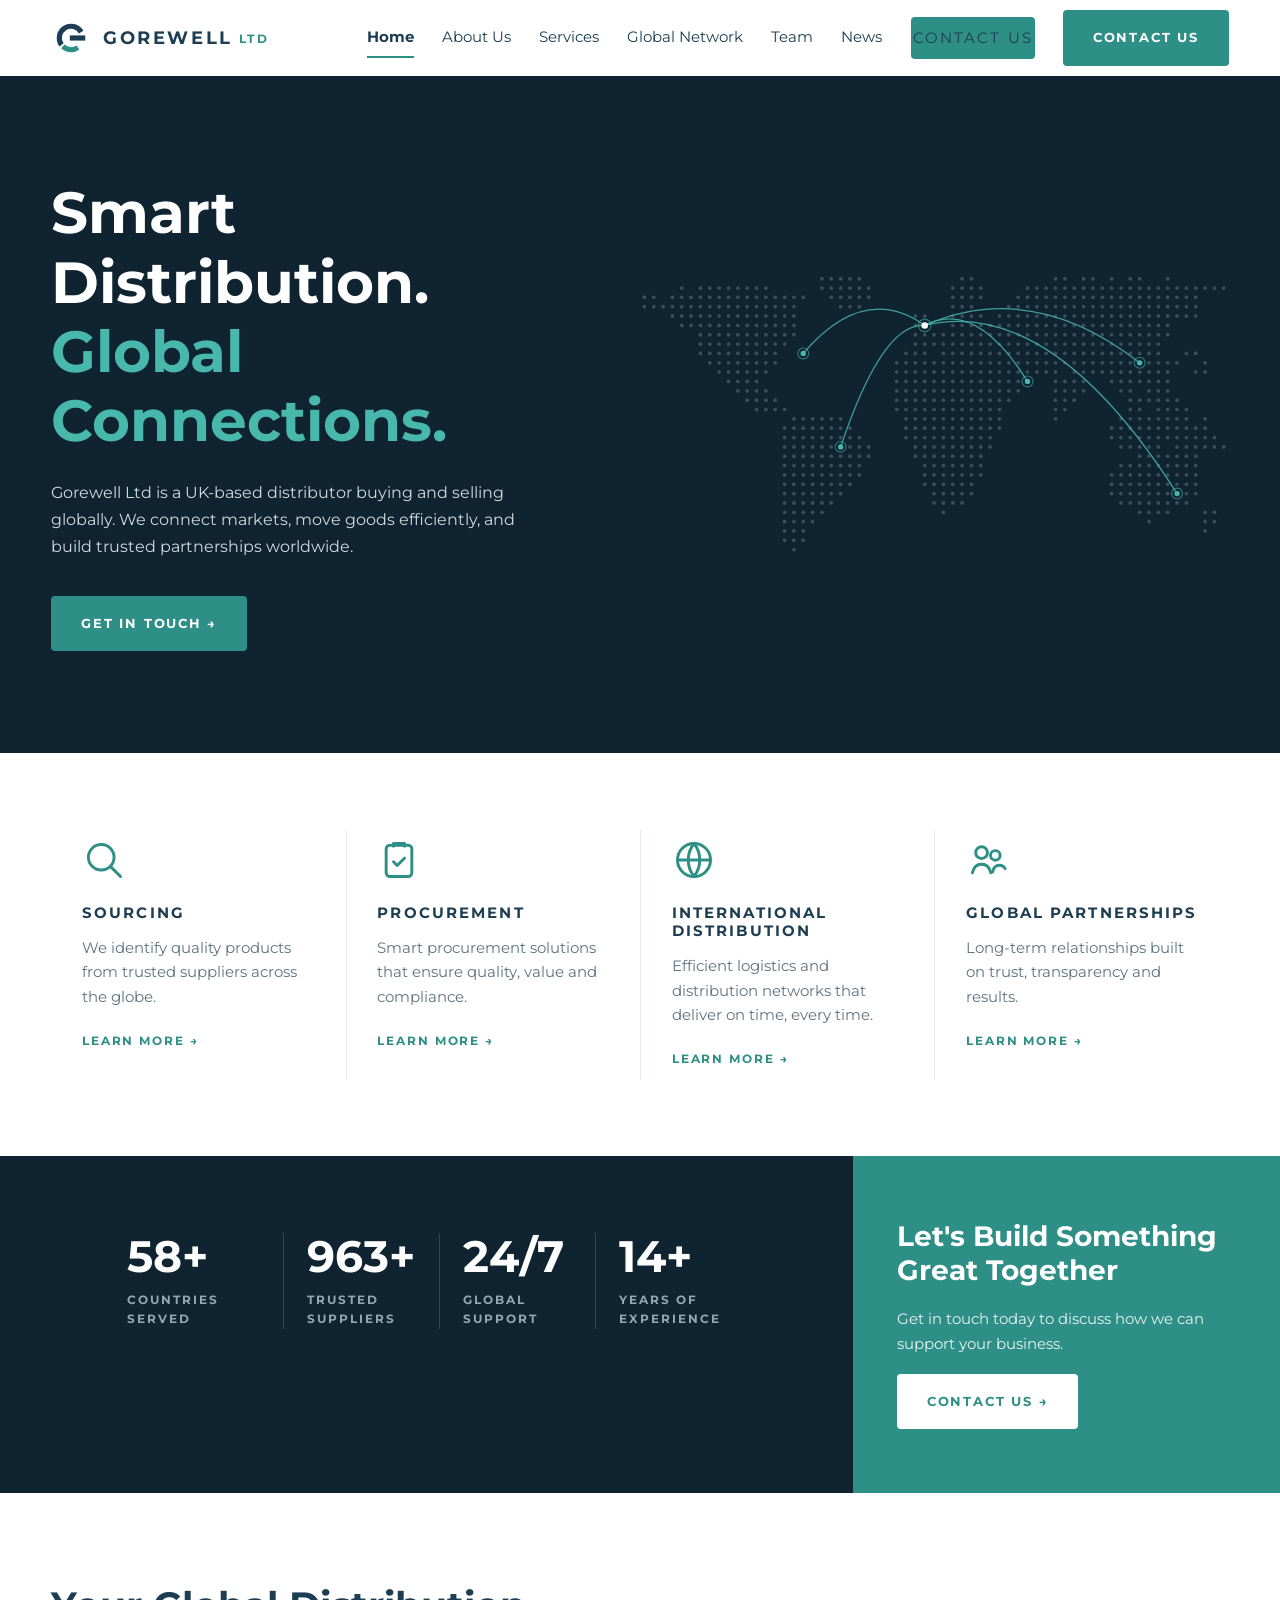
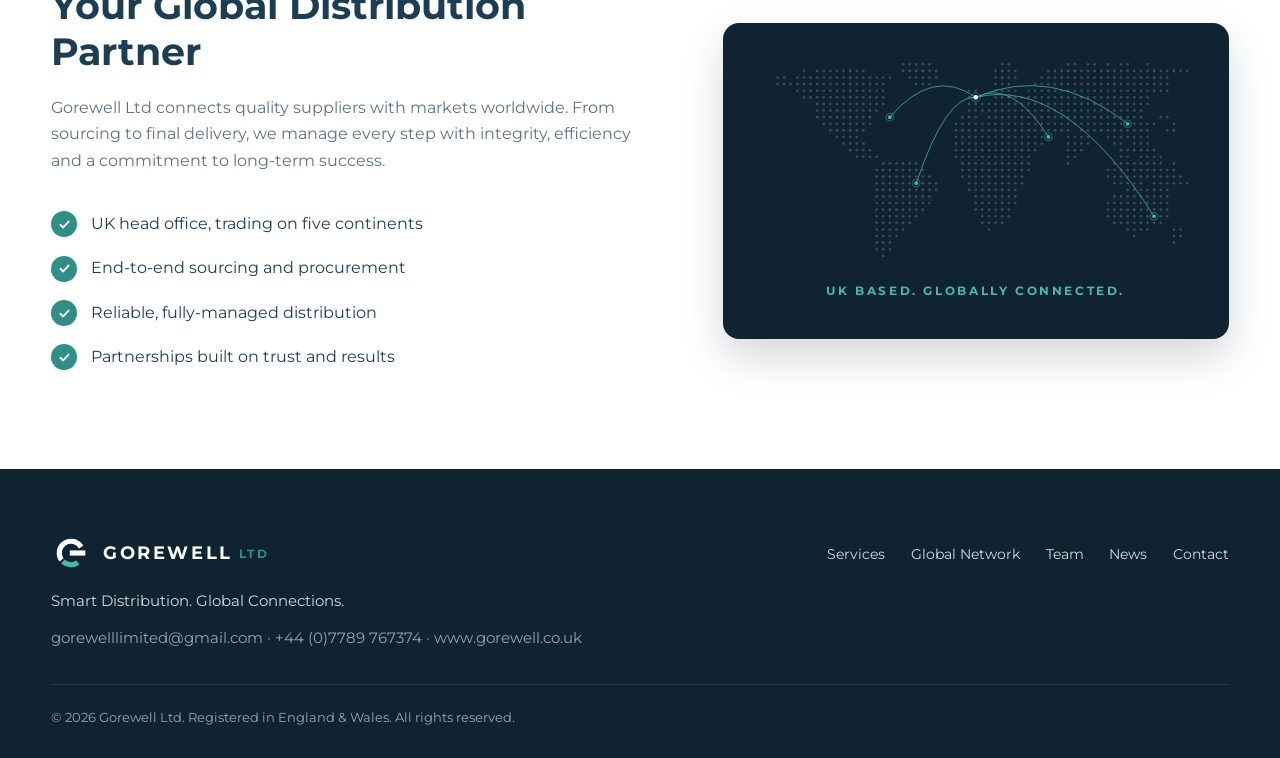
==== index.html @ 93ff6153 "Initial commit: Gorewell Ltd marketing site Co-Authored-By: Claude Fable 5 <noreply@anthropic.com>" ====
<!DOCTYPE html>
<html lang="en-GB">
<head>
  <meta charset="UTF-8">
  <meta name="viewport" content="width=device-width, initial-scale=1.0">
  <title>Gorewell Ltd — Smart Distribution. Global Connections.</title>
  <meta name="description" content="Gorewell Ltd is a UK-based distributor buying and selling globally. We connect markets, move goods efficiently, and build trusted partnerships worldwide.">
  <meta property="og:type" content="website">
  <meta property="og:title" content="Gorewell Ltd — Smart Distribution. Global Connections.">
  <meta property="og:description" content="UK-based global distributor. Sourcing, procurement, international distribution and global partnerships.">
  <meta property="og:image" content="assets/gorewell-logo-primary.png">
  <link rel="icon" type="image/svg+xml" href="assets/gorewell-logo-icon-dark.svg">
  <link rel="preconnect" href="https://fonts.googleapis.com">
  <link rel="preconnect" href="https://fonts.gstatic.com" crossorigin>
  <link href="https://fonts.googleapis.com/css2?family=Montserrat:wght@400;700&display=swap" rel="stylesheet">
  <link rel="stylesheet" href="css/style.css">
</head>
<body>

  <header class="site-header" id="siteHeader">
    <div class="container nav-wrap">
      <a class="brand" href="index.html" aria-label="Gorewell Ltd home">
        <img src="assets/gorewell-logo-icon.svg" alt="" width="40" height="40">
        <span class="brand-name">GOREWELL<span class="ltd">LTD</span></span>
      </a>
      <nav class="main-nav" id="mainNav" aria-label="Main navigation">
        <a href="index.html" class="active" aria-current="page">Home</a>
        <a href="about.html">About Us</a>
        <a href="services.html">Services</a>
        <a href="global-network.html">Global Network</a>
        <a href="team.html">Team</a>
        <a href="news.html">News</a>
        <a href="contact.html" class="btn btn-teal mobile-cta">Contact Us</a>
      </nav>
      <a class="btn btn-teal nav-cta" href="contact.html">Contact Us</a>
      <button class="hamburger" id="hamburger" aria-label="Toggle menu" aria-expanded="false" aria-controls="mainNav">
        <span></span><span></span><span></span>
      </button>
    </div>
  </header>

  <main>

    <!-- Hero -->
    <section class="hero">
      <div class="container hero-grid">
        <div>
          <h1>Smart Distribution. <span class="accent">Global Connections.</span></h1>
          <p>Gorewell Ltd is a UK-based distributor buying and selling globally. We connect markets, move goods efficiently, and build trusted partnerships worldwide.</p>
          <a class="btn btn-teal" href="contact.html">Get in Touch &rarr;</a>
        </div>
        <div class="dotmap-wrap">
          <svg class="dotmap" data-arcs="true" role="img" aria-label="World map showing Gorewell's global connections from the UK"></svg>
        </div>
      </div>
    </section>

    <!-- Services row -->
    <section class="services">
      <div class="container services-grid">
        <div class="service">
          <div class="icon" aria-hidden="true">
            <svg viewBox="0 0 24 24" fill="none" stroke="currentColor" stroke-width="1.6" stroke-linecap="round" stroke-linejoin="round"><circle cx="10.5" cy="10.5" r="7"/><line x1="21" y1="21" x2="15.6" y2="15.6"/></svg>
          </div>
          <h3>Sourcing</h3>
          <p>We identify quality products from trusted suppliers across the globe.</p>
          <a class="more" href="services.html">Learn More &rarr;</a>
        </div>
        <div class="service">
          <div class="icon" aria-hidden="true">
            <svg viewBox="0 0 24 24" fill="none" stroke="currentColor" stroke-width="1.6" stroke-linecap="round" stroke-linejoin="round"><rect x="5" y="4" width="14" height="17" rx="2"/><path d="M9 4.5V3h6v1.5"/><path d="m9 13 2 2 4-4"/></svg>
          </div>
          <h3>Procurement</h3>
          <p>Smart procurement solutions that ensure quality, value and compliance.</p>
          <a class="more" href="services.html">Learn More &rarr;</a>
        </div>
        <div class="service">
          <div class="icon" aria-hidden="true">
            <svg viewBox="0 0 24 24" fill="none" stroke="currentColor" stroke-width="1.6" stroke-linecap="round" stroke-linejoin="round"><circle cx="12" cy="12" r="9"/><path d="M3 12h18"/><path d="M12 3a14.5 14.5 0 0 1 0 18 14.5 14.5 0 0 1 0-18z"/></svg>
          </div>
          <h3>International Distribution</h3>
          <p>Efficient logistics and distribution networks that deliver on time, every time.</p>
          <a class="more" href="services.html">Learn More &rarr;</a>
        </div>
        <div class="service">
          <div class="icon" aria-hidden="true">
            <svg viewBox="0 0 24 24" fill="none" stroke="currentColor" stroke-width="1.6" stroke-linecap="round" stroke-linejoin="round"><circle cx="8.5" cy="8" r="3.2"/><circle cx="16" cy="9.5" r="2.6"/><path d="M3.5 19c.6-3 2.6-4.7 5-4.7s4.4 1.7 5 4.7"/><path d="M14.5 18.5c.5-2.3 2-3.6 3.8-3.6 1.2 0 2.3.6 3 1.7"/></svg>
          </div>
          <h3>Global Partnerships</h3>
          <p>Long-term relationships built on trust, transparency and results.</p>
          <a class="more" href="services.html">Learn More &rarr;</a>
        </div>
      </div>
    </section>

    <!-- Stats + CTA band -->
    <section class="stats-band">
      <div class="band-grid">
        <div class="band-inner">
          <div class="stats-grid">
            <div class="stat">
              <div class="num"><span data-count="60" data-suffix="+">0+</span></div>
              <div class="cap">Countries<br>Served</div>
            </div>
            <div class="stat">
              <div class="num"><span data-count="1000" data-suffix="+">0+</span></div>
              <div class="cap">Trusted<br>Suppliers</div>
            </div>
            <div class="stat">
              <div class="num">24/7</div>
              <div class="cap">Global<br>Support</div>
            </div>
            <div class="stat">
              <div class="num"><span data-count="15" data-suffix="+">0+</span></div>
              <div class="cap">Years of<br>Experience</div>
            </div>
          </div>
        </div>
        <div class="cta-panel">
          <h2>Let's Build Something Great Together</h2>
          <p>Get in touch today to discuss how we can support your business.</p>
          <a class="btn btn-white" href="contact.html">Contact Us &rarr;</a>
        </div>
      </div>
    </section>

    <!-- About band -->
    <section class="about">
      <div class="container about-grid">
        <div>
          <h2>Your Global Distribution Partner</h2>
          <p>Gorewell Ltd connects quality suppliers with markets worldwide. From sourcing to final delivery, we manage every step with integrity, efficiency and a commitment to long-term success.</p>
          <ul class="ticks">
            <li><span class="tick" aria-hidden="true"><svg viewBox="0 0 24 24" fill="none" stroke="currentColor" stroke-width="3.4" stroke-linecap="round" stroke-linejoin="round"><path d="m4.5 12.5 5 5 10-11"/></svg></span>UK head office, trading on five continents</li>
            <li><span class="tick" aria-hidden="true"><svg viewBox="0 0 24 24" fill="none" stroke="currentColor" stroke-width="3.4" stroke-linecap="round" stroke-linejoin="round"><path d="m4.5 12.5 5 5 10-11"/></svg></span>End-to-end sourcing and procurement</li>
            <li><span class="tick" aria-hidden="true"><svg viewBox="0 0 24 24" fill="none" stroke="currentColor" stroke-width="3.4" stroke-linecap="round" stroke-linejoin="round"><path d="m4.5 12.5 5 5 10-11"/></svg></span>Reliable, fully-managed distribution</li>
            <li><span class="tick" aria-hidden="true"><svg viewBox="0 0 24 24" fill="none" stroke="currentColor" stroke-width="3.4" stroke-linecap="round" stroke-linejoin="round"><path d="m4.5 12.5 5 5 10-11"/></svg></span>Partnerships built on trust and results</li>
          </ul>
        </div>
        <div class="map-card">
          <svg class="dotmap" data-arcs="true" aria-hidden="true"></svg>
          <div class="caption">UK Based. Globally Connected.</div>
        </div>
      </div>
    </section>

  </main>

  <footer class="site-footer">
    <div class="container">
      <div class="footer-top">
        <div class="footer-brand">
          <a class="brand" href="index.html" aria-label="Gorewell Ltd home">
            <img src="assets/gorewell-logo-icon-dark.svg" alt="" width="40" height="40">
            <span class="brand-name">GOREWELL<span class="ltd">LTD</span></span>
          </a>
          <p class="tagline">Smart Distribution. Global Connections.</p>
          <p>
            <a href="mailto:gorewelllimited@gmail.com">gorewelllimited@gmail.com</a> &middot;
            <a href="tel:+447789767374">+44 (0)7789 767374</a> &middot;
            <a href="https://www.gorewell.co.uk">www.gorewell.co.uk</a>
          </p>
        </div>
        <nav class="footer-nav" aria-label="Footer navigation">
          <a href="services.html">Services</a>
          <a href="global-network.html">Global Network</a>
          <a href="team.html">Team</a>
          <a href="news.html">News</a>
          <a href="contact.html">Contact</a>
        </nav>
      </div>
      <div class="footer-bottom">
        &copy; 2026 Gorewell Ltd. Registered in England &amp; Wales. All rights reserved.
      </div>
    </div>
  </footer>

  <script src="js/main.js"></script>
</body>
</html>
---- css/style.css ----
/* ============================================================
   Gorewell Ltd — Smart Distribution. Global Connections.
   Plain CSS, no build step.
   ============================================================ */

:root {
  --ink: #0F2430;
  --navy: #1D3E52;
  --teal: #2E8F86;
  --teal-dark: #257068;
  --teal-light: #49B8AC;
  --grey: #5E7280;
  --light: #F5F7F8;
  --line: #E4EAEC;
  --font: "Montserrat", "Segoe UI", -apple-system, BlinkMacSystemFont, Arial, sans-serif;
  --maxw: 1440px;
  --pad: clamp(20px, 4vw, 56px);
}

* { margin: 0; padding: 0; box-sizing: border-box; }

html { scroll-behavior: smooth; }

body {
  font-family: var(--font);
  font-weight: 400;
  color: var(--grey);
  background: var(--light);
  line-height: 1.65;
  -webkit-font-smoothing: antialiased;
}

img, svg { max-width: 100%; display: block; }

h1, h2, h3, h4 { font-weight: 700; color: var(--navy); line-height: 1.2; }

a { color: var(--teal); text-decoration: none; transition: color .2s ease; }
a:hover { color: var(--teal-dark); }

:focus-visible {
  outline: 3px solid var(--teal-light);
  outline-offset: 2px;
  border-radius: 2px;
}

.container {
  max-width: var(--maxw);
  margin: 0 auto;
  padding-left: var(--pad);
  padding-right: var(--pad);
}

/* ---------- Labels & buttons ---------- */

.label {
  text-transform: uppercase;
  letter-spacing: .18em;
  font-weight: 700;
  font-size: .78rem;
}

.btn {
  display: inline-block;
  font-family: var(--font);
  font-weight: 700;
  font-size: .8rem;
  text-transform: uppercase;
  letter-spacing: .14em;
  padding: 15px 28px;
  border: 2px solid transparent;
  border-radius: 4px;
  cursor: pointer;
  transition: background .2s ease, color .2s ease, border-color .2s ease;
}

.btn-teal { background: var(--teal); color: #fff; }
.btn-teal:hover { background: var(--teal-dark); color: #fff; }

.btn-white { background: #fff; color: var(--teal); }
.btn-white:hover { background: var(--light); color: var(--teal-dark); }

.btn-outline-white { background: transparent; color: #fff; border-color: #fff; }
.btn-outline-white:hover { background: #fff; color: var(--teal); }

/* ---------- Header / nav ---------- */

.site-header {
  position: sticky;
  top: 0;
  z-index: 100;
  background: #fff;
  transition: box-shadow .25s ease;
}
.site-header.scrolled { box-shadow: 0 2px 14px rgba(15, 36, 48, .12); }

.nav-wrap {
  display: flex;
  align-items: center;
  gap: 28px;
  height: 76px;
}

.brand {
  display: flex;
  align-items: center;
  gap: 12px;
  margin-right: auto;
}
.brand img { width: 40px; height: 40px; }
.brand-name {
  font-weight: 700;
  font-size: 1.15rem;
  letter-spacing: .14em;
  color: var(--navy);
  white-space: nowrap;
}
.brand-name .ltd {
  color: var(--teal);
  font-size: .72rem;
  letter-spacing: .22em;
  margin-left: 6px;
  vertical-align: 1px;
}

.main-nav { display: flex; align-items: center; gap: clamp(16px, 2.2vw, 34px); }
.main-nav a {
  color: var(--navy);
  font-weight: 400;
  font-size: .95rem;
  padding: 6px 0;
  border-bottom: 2px solid transparent;
}
.main-nav a:hover { color: var(--teal); }
.main-nav a.active { font-weight: 700; border-bottom-color: var(--teal); }

.nav-cta { flex-shrink: 0; }

.hamburger {
  display: none;
  background: none;
  border: 0;
  cursor: pointer;
  padding: 8px;
}
.hamburger span {
  display: block;
  width: 26px;
  height: 3px;
  border-radius: 2px;
  background: var(--navy);
  margin: 5px 0;
  transition: transform .25s ease, opacity .25s ease;
}
.hamburger[aria-expanded="true"] span:nth-child(1) { transform: translateY(8px) rotate(45deg); }
.hamburger[aria-expanded="true"] span:nth-child(2) { opacity: 0; }
.hamburger[aria-expanded="true"] span:nth-child(3) { transform: translateY(-8px) rotate(-45deg); }

@media (max-width: 900px) {
  .hamburger { display: block; }
  .nav-cta { display: none; }
  .main-nav {
    position: absolute;
    top: 76px;
    left: 0;
    right: 0;
    flex-direction: column;
    align-items: stretch;
    gap: 0;
    background: #fff;
    border-top: 1px solid var(--line);
    box-shadow: 0 14px 24px rgba(15, 36, 48, .14);
    display: none;
    padding: 8px 0 16px;
  }
  .main-nav.open { display: flex; }
  .main-nav a {
    padding: 14px var(--pad);
    border-bottom: 1px solid var(--line);
  }
  .main-nav a.active { border-bottom-color: var(--line); color: var(--teal); }
  .main-nav .mobile-cta {
    margin: 16px var(--pad) 0;
    text-align: center;
    border-bottom: 0;
  }
}

/* ---------- Hero ---------- */

.hero {
  background: var(--ink);
  color: #cfdbe2;
  overflow: hidden;
}
.hero-grid {
  display: grid;
  grid-template-columns: minmax(0, 5fr) minmax(0, 6fr);
  align-items: center;
  gap: clamp(24px, 5vw, 72px);
  padding-top: clamp(56px, 8vw, 110px);
  padding-bottom: clamp(56px, 8vw, 110px);
}
.hero h1 {
  color: #fff;
  font-size: clamp(2rem, 4.6vw, 3.6rem);
  margin-bottom: 24px;
}
.hero h1 .accent { color: var(--teal-light); display: block; }
.hero p {
  max-width: 46ch;
  margin-bottom: 36px;
  font-size: 1.02rem;
}
.hero .dotmap-wrap { min-width: 0; }

@media (max-width: 900px) {
  .hero-grid { grid-template-columns: 1fr; }
  .hero .dotmap-wrap { order: -1; max-width: 560px; }
}

/* ---------- Dotted world map ---------- */

.dotmap { width: 100%; height: auto; }
.dotmap .dot { fill: #5E7280; opacity: .55; }
.dotmap .arc {
  fill: none;
  stroke: var(--teal-light);
  stroke-width: 1.6;
  opacity: .85;
}
.dotmap .hub { fill: var(--teal-light); }
.dotmap .hub-origin { fill: #fff; }
.dotmap .hub-ring {
  fill: none;
  stroke: var(--teal-light);
  stroke-width: 1.4;
  opacity: .6;
}

@media (prefers-reduced-motion: no-preference) {
  .dotmap .arc {
    stroke-dasharray: var(--len);
    stroke-dashoffset: var(--len);
    animation: arc-draw 2.4s ease forwards;
  }
  .dotmap .hub-ring { animation: hub-pulse 2.6s ease-out infinite; }
  @keyframes arc-draw { to { stroke-dashoffset: 0; } }
  @keyframes hub-pulse {
    0%   { transform: scale(.4); opacity: .8; }
    70%  { transform: scale(1.9); opacity: 0; }
    100% { transform: scale(1.9); opacity: 0; }
  }
  .dotmap .hub-ring { transform-box: fill-box; transform-origin: center; }
}

/* ---------- Services row ---------- */

.services { background: #fff; }
.services-grid {
  display: grid;
  grid-template-columns: repeat(4, 1fr);
  padding-top: clamp(48px, 6vw, 88px);
  padding-bottom: clamp(48px, 6vw, 88px);
}
.service {
  padding: 8px clamp(18px, 2.4vw, 40px);
  border-left: 1px solid var(--line);
}
.service:first-child { border-left: 0; }
.service .icon { color: var(--teal); margin-bottom: 22px; }
.service .icon svg { width: 44px; height: 44px; }
.service h3 {
  font-size: .95rem;
  letter-spacing: .14em;
  text-transform: uppercase;
  margin-bottom: 14px;
}
.service p { font-size: .92rem; margin-bottom: 18px; }
.service .more {
  font-size: .74rem;
  font-weight: 700;
  letter-spacing: .16em;
  text-transform: uppercase;
}

@media (max-width: 900px) {
  .services-grid { grid-template-columns: 1fr 1fr; row-gap: 44px; }
  .service:nth-child(3) { border-left: 0; }
}
@media (max-width: 560px) {
  .services-grid { grid-template-columns: 1fr; }
  .service { border-left: 0; border-top: 1px solid var(--line); padding-top: 36px; }
  .service:first-child { border-top: 0; padding-top: 8px; }
}

/* ---------- Stats + CTA band ---------- */

.stats-band { background: var(--ink); color: #fff; }
.stats-band .band-grid {
  display: grid;
  grid-template-columns: 2fr 1fr;
  align-items: stretch;
}
.stats-grid {
  display: grid;
  grid-template-columns: repeat(4, 1fr);
  align-items: center;
  gap: clamp(12px, 2vw, 24px);
  padding: clamp(48px, 6vw, 84px) var(--pad) clamp(48px, 6vw, 84px) 0;
}
.stat { border-left: 1px solid rgba(255, 255, 255, .16); padding-left: clamp(14px, 1.8vw, 28px); }
.stat:first-child { border-left: 0; padding-left: 0; }
.stat .num {
  font-size: clamp(1.9rem, 3.4vw, 3rem);
  font-weight: 700;
  color: #fff;
  line-height: 1.1;
}
.stat .cap {
  margin-top: 10px;
  color: #93a7b3;
  font-size: .72rem;
  font-weight: 700;
  letter-spacing: .18em;
  text-transform: uppercase;
}

.cta-panel {
  background: var(--teal);
  padding: clamp(40px, 5vw, 64px) clamp(28px, 3.4vw, 56px);
  display: flex;
  flex-direction: column;
  justify-content: center;
  align-items: flex-start;
  gap: 18px;
}
.cta-panel h2 { color: #fff; font-size: clamp(1.35rem, 2.2vw, 1.8rem); }
.cta-panel p { color: #e6f4f2; font-size: .95rem; }

/* Stats band uses an edge-to-edge grid, so re-apply left padding manually */
.stats-band .band-inner {
  max-width: var(--maxw);
  margin: 0 auto;
  padding-left: var(--pad);
}

@media (max-width: 1020px) {
  .stats-band .band-grid { grid-template-columns: 1fr; }
  .stats-grid { padding-right: var(--pad); }
  .stats-band .band-inner { padding-left: 0; }
  .stats-grid { padding-left: var(--pad); }
}
@media (max-width: 700px) {
  .stats-grid { grid-template-columns: 1fr 1fr; row-gap: 36px; }
  .stat:nth-child(3) { border-left: 0; padding-left: 0; }
}

/* ---------- About band ---------- */

.about { background: #fff; }
.about-grid {
  display: grid;
  grid-template-columns: minmax(0, 6fr) minmax(0, 5fr);
  gap: clamp(32px, 5vw, 80px);
  align-items: center;
  padding-top: clamp(56px, 7vw, 100px);
  padding-bottom: clamp(56px, 7vw, 100px);
}
.about h2 { font-size: clamp(1.7rem, 3vw, 2.5rem); margin-bottom: 20px; }
.about p { margin-bottom: 28px; max-width: 56ch; }

.ticks { list-style: none; }
.ticks li {
  display: flex;
  align-items: center;
  gap: 14px;
  padding: 9px 0;
  color: var(--navy);
  font-weight: 400;
}
.ticks .tick {
  flex: none;
  width: 26px;
  height: 26px;
  border-radius: 50%;
  background: var(--teal);
  color: #fff;
  display: grid;
  place-items: center;
}
.ticks .tick svg { width: 13px; height: 13px; }

.map-card {
  background: var(--ink);
  border-radius: 16px;
  padding: clamp(24px, 3vw, 44px);
  box-shadow: 0 18px 40px rgba(15, 36, 48, .18);
}
.map-card .caption {
  margin-top: 22px;
  text-align: center;
  color: var(--teal-light);
  font-size: .74rem;
  font-weight: 700;
  letter-spacing: .22em;
  text-transform: uppercase;
}

@media (max-width: 900px) {
  .about-grid { grid-template-columns: 1fr; }
}

/* ---------- Page header band (inner pages) ---------- */

.page-head {
  background: var(--ink);
  color: #cfdbe2;
  overflow: hidden;
}
.page-head-grid {
  display: grid;
  grid-template-columns: minmax(0, 3fr) minmax(0, 2fr);
  align-items: center;
  gap: clamp(24px, 4vw, 64px);
  padding-top: clamp(48px, 6vw, 84px);
  padding-bottom: clamp(48px, 6vw, 84px);
}
.page-head h1 { color: #fff; font-size: clamp(1.9rem, 4vw, 3rem); margin-bottom: 14px; }
.page-head h1 .accent { color: var(--teal-light); }
.page-head p { max-width: 52ch; }
.page-head .dotmap-wrap { opacity: .8; }

@media (max-width: 720px) {
  .page-head-grid { grid-template-columns: 1fr; }
  .page-head .dotmap-wrap { display: none; }
}

/* ---------- Team page ---------- */

.team-section {
  padding-top: clamp(48px, 6vw, 88px);
  padding-bottom: clamp(48px, 6vw, 88px);
}
.team-grid {
  display: grid;
  grid-template-columns: repeat(3, minmax(0, 1fr));
  gap: clamp(20px, 2.6vw, 36px);
  justify-content: center;
}
.team-grid.single { grid-template-columns: minmax(0, 420px); justify-content: center; }

.team-card {
  background: #fff;
  border-radius: 12px;
  border-top: 4px solid transparent;
  box-shadow: 0 6px 18px rgba(15, 36, 48, .08);
  padding: 40px 30px 32px;
  text-align: center;
  transition: transform .22s ease, border-color .22s ease, box-shadow .22s ease;
}
.team-card:hover {
  transform: translateY(-6px);
  border-top-color: var(--teal);
  box-shadow: 0 16px 32px rgba(15, 36, 48, .14);
}

.avatar {
  width: 108px;
  height: 108px;
  margin: 0 auto 22px;
  border-radius: 50%;
  background: var(--navy);
  color: #fff;
  font-size: 2rem;
  font-weight: 700;
  letter-spacing: .04em;
  display: grid;
  place-items: center;
  box-shadow: 0 0 0 3px #fff, 0 0 0 6px var(--teal);
}

.team-card h3 { font-size: 1.2rem; margin-bottom: 6px; }
.team-card .role {
  color: var(--teal);
  font-size: .74rem;
  font-weight: 700;
  letter-spacing: .18em;
  text-transform: uppercase;
  margin-bottom: 14px;
}
.team-card .bio { font-size: .92rem; margin-bottom: 20px; }
.team-links { display: flex; justify-content: center; gap: 14px; }
.team-links a {
  width: 38px;
  height: 38px;
  border-radius: 50%;
  border: 1.5px solid var(--teal);
  color: var(--teal);
  display: grid;
  place-items: center;
  transition: background .2s ease, color .2s ease;
}
.team-links a:hover { background: var(--teal); color: #fff; }
.team-links svg { width: 17px; height: 17px; }

@media (max-width: 1020px) { .team-grid { grid-template-columns: repeat(2, minmax(0, 1fr)); } }
@media (max-width: 640px) { .team-grid { grid-template-columns: 1fr; } }

/* ---------- Teal join / CTA strip ---------- */

.teal-strip { background: var(--teal); color: #fff; }
.teal-strip .strip-inner {
  display: flex;
  flex-wrap: wrap;
  align-items: center;
  justify-content: space-between;
  gap: 20px;
  padding-top: clamp(36px, 4vw, 56px);
  padding-bottom: clamp(36px, 4vw, 56px);
}
.teal-strip h2 { color: #fff; font-size: clamp(1.25rem, 2.4vw, 1.7rem); }

/* ---------- Stub page content ---------- */

.stub-section {
  padding-top: clamp(48px, 6vw, 88px);
  padding-bottom: clamp(48px, 6vw, 88px);
}
.stub-card {
  background: #fff;
  border-radius: 12px;
  border-left: 4px solid var(--teal);
  box-shadow: 0 6px 18px rgba(15, 36, 48, .08);
  padding: clamp(28px, 4vw, 48px);
  max-width: 780px;
}
.stub-card h2 { font-size: 1.3rem; margin-bottom: 12px; }
.stub-card p { margin-bottom: 22px; }

/* ---------- Contact form ---------- */

.contact-section {
  padding-top: clamp(48px, 6vw, 88px);
  padding-bottom: clamp(48px, 6vw, 88px);
}
.contact-grid {
  display: grid;
  grid-template-columns: minmax(0, 3fr) minmax(0, 2fr);
  gap: clamp(28px, 4vw, 64px);
  align-items: start;
}
.contact-form {
  background: #fff;
  border-radius: 12px;
  box-shadow: 0 6px 18px rgba(15, 36, 48, .08);
  padding: clamp(28px, 4vw, 44px);
}
.field { margin-bottom: 22px; }
.field label {
  display: block;
  font-size: .74rem;
  font-weight: 700;
  letter-spacing: .16em;
  text-transform: uppercase;
  color: var(--navy);
  margin-bottom: 8px;
}
.field input,
.field textarea {
  width: 100%;
  font-family: var(--font);
  font-size: .95rem;
  color: var(--ink);
  background: var(--light);
  border: 1.5px solid var(--line);
  border-radius: 6px;
  padding: 13px 15px;
  transition: border-color .2s ease;
}
.field input:focus,
.field textarea:focus {
  outline: none;
  border-color: var(--teal);
  box-shadow: 0 0 0 3px rgba(46, 143, 134, .18);
}
.field textarea { min-height: 150px; resize: vertical; }

.contact-aside h2 { font-size: 1.3rem; margin-bottom: 14px; }
.contact-aside p { margin-bottom: 18px; }
.contact-aside .detail {
  display: block;
  color: var(--navy);
  font-weight: 700;
  margin-bottom: 8px;
  word-break: break-word;
}
.contact-aside .detail span { color: var(--teal); }

.form-note { font-size: .82rem; margin-top: 14px; }

@media (max-width: 860px) {
  .contact-grid { grid-template-columns: 1fr; }
  .contact-aside { order: -1; }
}

/* ---------- Footer ---------- */

.site-footer { background: var(--ink); color: #93a7b3; font-size: .92rem; }
.footer-top {
  display: flex;
  flex-wrap: wrap;
  justify-content: space-between;
  align-items: flex-start;
  gap: 32px;
  padding-top: clamp(44px, 5vw, 72px);
  padding-bottom: 34px;
}
.footer-brand .brand { margin: 0 0 16px; }
.footer-brand .brand-name { color: #fff; }
.footer-brand .tagline { color: #cfdbe2; margin-bottom: 12px; }
.footer-brand a { color: #93a7b3; }
.footer-brand a:hover { color: var(--teal-light); }

.footer-nav { display: flex; flex-wrap: wrap; gap: clamp(16px, 2vw, 30px); padding-top: 10px; }
.footer-nav a { color: #cfdbe2; font-size: .9rem; }
.footer-nav a:hover { color: var(--teal-light); }

.footer-bottom {
  border-top: 1px solid rgba(255, 255, 255, .12);
  padding-top: 22px;
  padding-bottom: 30px;
  font-size: .82rem;
}
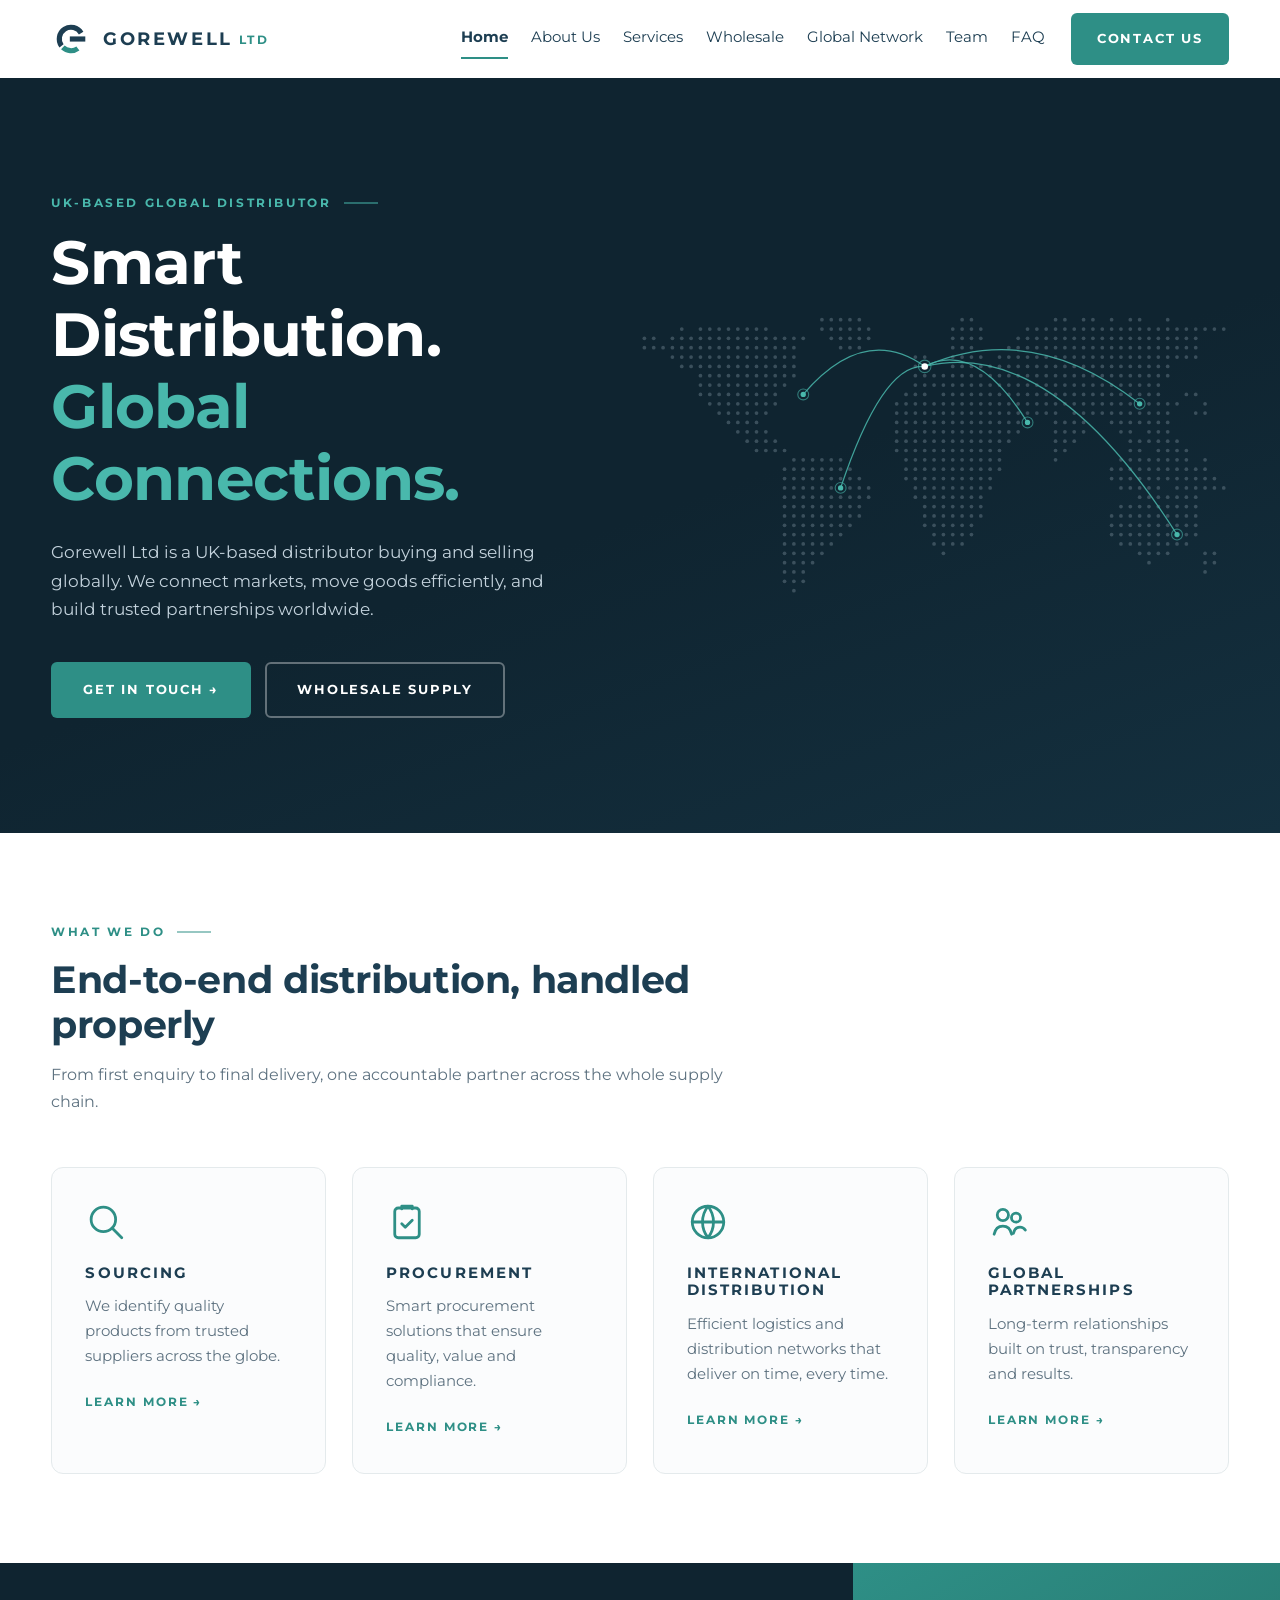
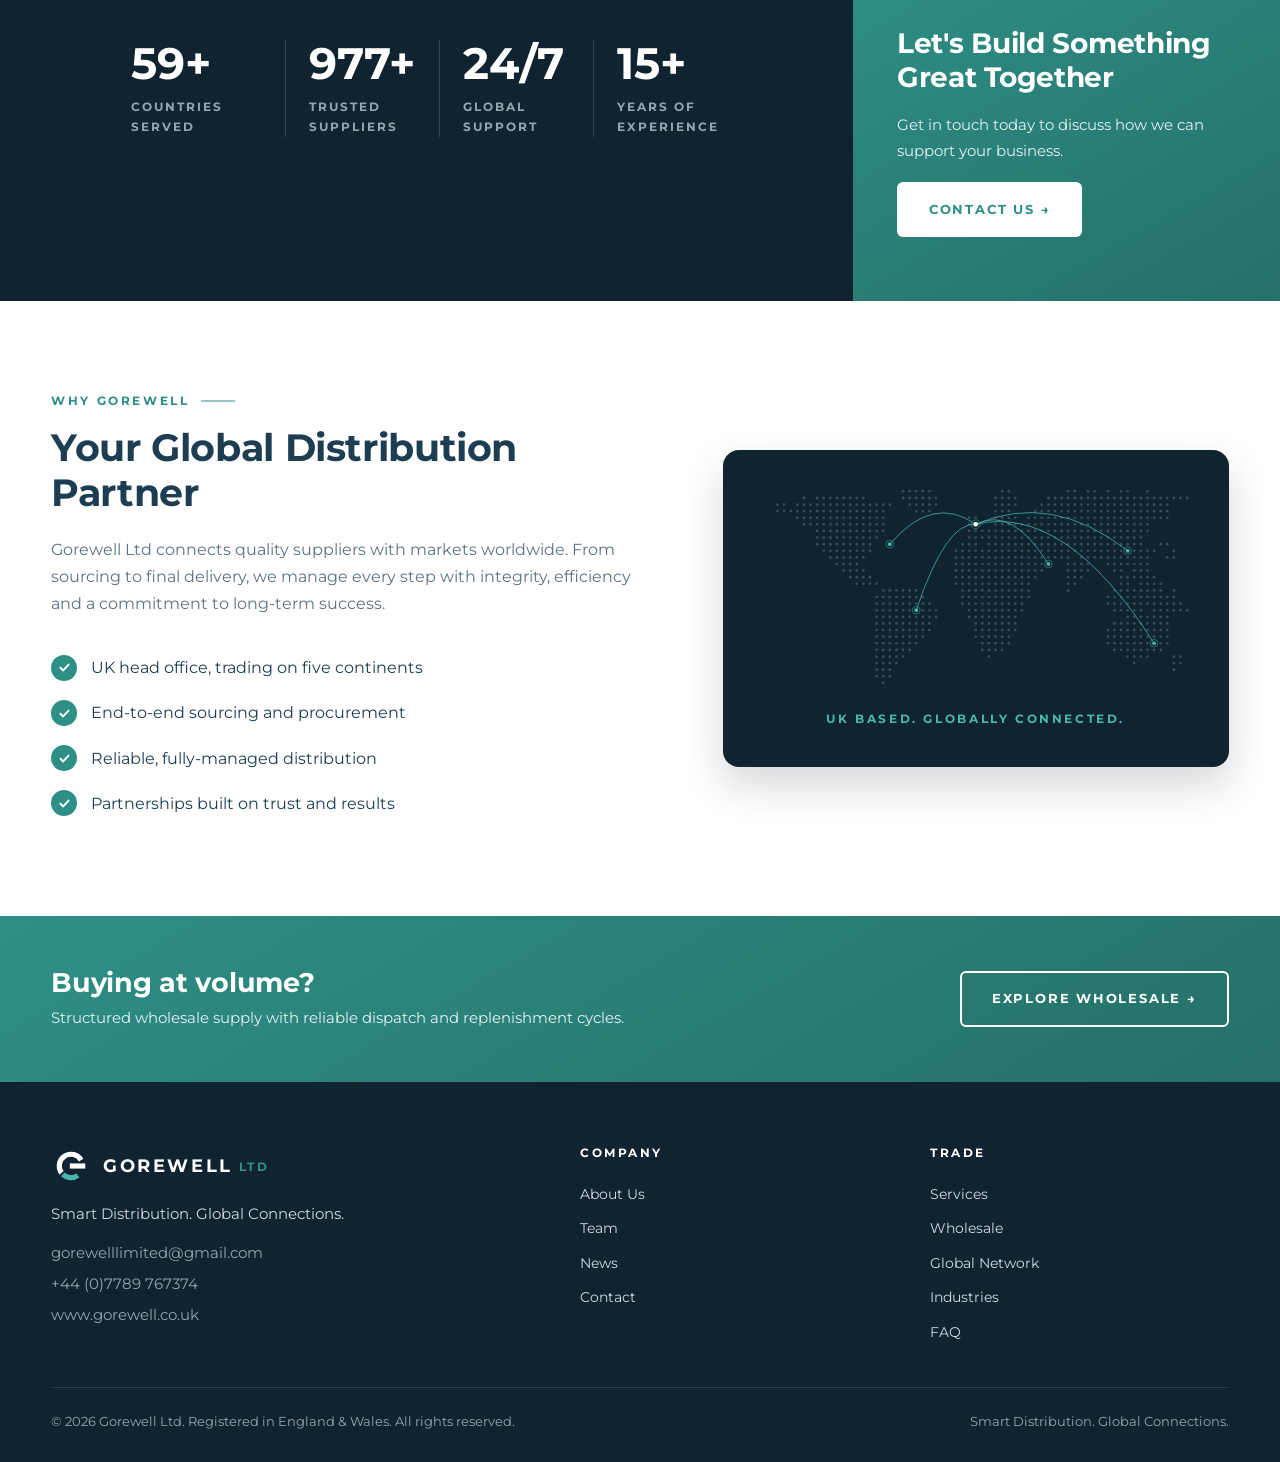
==== commit 194e7d52: "Redesign: professional polish, About content, Wholesale + FAQ pages - Fix duplicate Contact Us butto" ====
--- a/index.html
+++ b/index.html
@@ -7,7 +7,7 @@
   <meta name="description" content="Gorewell Ltd is a UK-based distributor buying and selling globally. We connect markets, move goods efficiently, and build trusted partnerships worldwide.">
   <meta property="og:type" content="website">
   <meta property="og:title" content="Gorewell Ltd — Smart Distribution. Global Connections.">
-  <meta property="og:description" content="UK-based global distributor. Sourcing, procurement, international distribution and global partnerships.">
+  <meta property="og:description" content="UK-based global distributor. Sourcing, procurement, wholesale supply, international distribution and global partnerships.">
   <meta property="og:image" content="assets/gorewell-logo-primary.png">
   <link rel="icon" type="image/svg+xml" href="assets/gorewell-logo-icon-dark.svg">
   <link rel="preconnect" href="https://fonts.googleapis.com">
@@ -27,9 +27,10 @@
         <a href="index.html" class="active" aria-current="page">Home</a>
         <a href="about.html">About Us</a>
         <a href="services.html">Services</a>
+        <a href="wholesale.html">Wholesale</a>
         <a href="global-network.html">Global Network</a>
         <a href="team.html">Team</a>
-        <a href="news.html">News</a>
+        <a href="faq.html">FAQ</a>
         <a href="contact.html" class="btn btn-teal mobile-cta">Contact Us</a>
       </nav>
       <a class="btn btn-teal nav-cta" href="contact.html">Contact Us</a>
@@ -45,9 +46,13 @@
     <section class="hero">
       <div class="container hero-grid">
         <div>
+          <span class="kicker">UK-Based Global Distributor</span>
           <h1>Smart Distribution. <span class="accent">Global Connections.</span></h1>
           <p>Gorewell Ltd is a UK-based distributor buying and selling globally. We connect markets, move goods efficiently, and build trusted partnerships worldwide.</p>
-          <a class="btn btn-teal" href="contact.html">Get in Touch &rarr;</a>
+          <div class="hero-ctas">
+            <a class="btn btn-teal" href="contact.html">Get in Touch &rarr;</a>
+            <a class="btn btn-ghost" href="wholesale.html">Wholesale Supply</a>
+          </div>
         </div>
         <div class="dotmap-wrap">
           <svg class="dotmap" data-arcs="true" role="img" aria-label="World map showing Gorewell's global connections from the UK"></svg>
@@ -56,39 +61,46 @@
     </section>
 
     <!-- Services row -->
-    <section class="services">
-      <div class="container services-grid">
-        <div class="service">
-          <div class="icon" aria-hidden="true">
-            <svg viewBox="0 0 24 24" fill="none" stroke="currentColor" stroke-width="1.6" stroke-linecap="round" stroke-linejoin="round"><circle cx="10.5" cy="10.5" r="7"/><line x1="21" y1="21" x2="15.6" y2="15.6"/></svg>
-          </div>
-          <h3>Sourcing</h3>
-          <p>We identify quality products from trusted suppliers across the globe.</p>
-          <a class="more" href="services.html">Learn More &rarr;</a>
-        </div>
-        <div class="service">
-          <div class="icon" aria-hidden="true">
-            <svg viewBox="0 0 24 24" fill="none" stroke="currentColor" stroke-width="1.6" stroke-linecap="round" stroke-linejoin="round"><rect x="5" y="4" width="14" height="17" rx="2"/><path d="M9 4.5V3h6v1.5"/><path d="m9 13 2 2 4-4"/></svg>
-          </div>
-          <h3>Procurement</h3>
-          <p>Smart procurement solutions that ensure quality, value and compliance.</p>
-          <a class="more" href="services.html">Learn More &rarr;</a>
-        </div>
-        <div class="service">
-          <div class="icon" aria-hidden="true">
-            <svg viewBox="0 0 24 24" fill="none" stroke="currentColor" stroke-width="1.6" stroke-linecap="round" stroke-linejoin="round"><circle cx="12" cy="12" r="9"/><path d="M3 12h18"/><path d="M12 3a14.5 14.5 0 0 1 0 18 14.5 14.5 0 0 1 0-18z"/></svg>
-          </div>
-          <h3>International Distribution</h3>
-          <p>Efficient logistics and distribution networks that deliver on time, every time.</p>
-          <a class="more" href="services.html">Learn More &rarr;</a>
-        </div>
-        <div class="service">
-          <div class="icon" aria-hidden="true">
-            <svg viewBox="0 0 24 24" fill="none" stroke="currentColor" stroke-width="1.6" stroke-linecap="round" stroke-linejoin="round"><circle cx="8.5" cy="8" r="3.2"/><circle cx="16" cy="9.5" r="2.6"/><path d="M3.5 19c.6-3 2.6-4.7 5-4.7s4.4 1.7 5 4.7"/><path d="M14.5 18.5c.5-2.3 2-3.6 3.8-3.6 1.2 0 2.3.6 3 1.7"/></svg>
-          </div>
-          <h3>Global Partnerships</h3>
-          <p>Long-term relationships built on trust, transparency and results.</p>
-          <a class="more" href="services.html">Learn More &rarr;</a>
+    <section class="services section">
+      <div class="container">
+        <div class="section-head" data-reveal>
+          <span class="kicker">What We Do</span>
+          <h2>End-to-end distribution, handled properly</h2>
+          <p>From first enquiry to final delivery, one accountable partner across the whole supply chain.</p>
+        </div>
+        <div class="services-grid">
+          <div class="service" data-reveal>
+            <div class="icon" aria-hidden="true">
+              <svg viewBox="0 0 24 24" fill="none" stroke="currentColor" stroke-width="1.6" stroke-linecap="round" stroke-linejoin="round"><circle cx="10.5" cy="10.5" r="7"/><line x1="21" y1="21" x2="15.6" y2="15.6"/></svg>
+            </div>
+            <h3>Sourcing</h3>
+            <p>We identify quality products from trusted suppliers across the globe.</p>
+            <a class="more" href="services.html">Learn More &rarr;</a>
+          </div>
+          <div class="service" data-reveal>
+            <div class="icon" aria-hidden="true">
+              <svg viewBox="0 0 24 24" fill="none" stroke="currentColor" stroke-width="1.6" stroke-linecap="round" stroke-linejoin="round"><rect x="5" y="4" width="14" height="17" rx="2"/><path d="M9 4.5V3h6v1.5"/><path d="m9 13 2 2 4-4"/></svg>
+            </div>
+            <h3>Procurement</h3>
+            <p>Smart procurement solutions that ensure quality, value and compliance.</p>
+            <a class="more" href="services.html">Learn More &rarr;</a>
+          </div>
+          <div class="service" data-reveal>
+            <div class="icon" aria-hidden="true">
+              <svg viewBox="0 0 24 24" fill="none" stroke="currentColor" stroke-width="1.6" stroke-linecap="round" stroke-linejoin="round"><circle cx="12" cy="12" r="9"/><path d="M3 12h18"/><path d="M12 3a14.5 14.5 0 0 1 0 18 14.5 14.5 0 0 1 0-18z"/></svg>
+            </div>
+            <h3>International Distribution</h3>
+            <p>Efficient logistics and distribution networks that deliver on time, every time.</p>
+            <a class="more" href="services.html">Learn More &rarr;</a>
+          </div>
+          <div class="service" data-reveal>
+            <div class="icon" aria-hidden="true">
+              <svg viewBox="0 0 24 24" fill="none" stroke="currentColor" stroke-width="1.6" stroke-linecap="round" stroke-linejoin="round"><circle cx="8.5" cy="8" r="3.2"/><circle cx="16" cy="9.5" r="2.6"/><path d="M3.5 19c.6-3 2.6-4.7 5-4.7s4.4 1.7 5 4.7"/><path d="M14.5 18.5c.5-2.3 2-3.6 3.8-3.6 1.2 0 2.3.6 3 1.7"/></svg>
+            </div>
+            <h3>Global Partnerships</h3>
+            <p>Long-term relationships built on trust, transparency and results.</p>
+            <a class="more" href="services.html">Learn More &rarr;</a>
+          </div>
         </div>
       </div>
     </section>
@@ -125,9 +137,10 @@
     </section>
 
     <!-- About band -->
-    <section class="about">
+    <section class="about section">
       <div class="container about-grid">
-        <div>
+        <div data-reveal>
+          <span class="kicker">Why Gorewell</span>
           <h2>Your Global Distribution Partner</h2>
           <p>Gorewell Ltd connects quality suppliers with markets worldwide. From sourcing to final delivery, we manage every step with integrity, efficiency and a commitment to long-term success.</p>
           <ul class="ticks">
@@ -137,10 +150,21 @@
             <li><span class="tick" aria-hidden="true"><svg viewBox="0 0 24 24" fill="none" stroke="currentColor" stroke-width="3.4" stroke-linecap="round" stroke-linejoin="round"><path d="m4.5 12.5 5 5 10-11"/></svg></span>Partnerships built on trust and results</li>
           </ul>
         </div>
-        <div class="map-card">
+        <div class="map-card" data-reveal>
           <svg class="dotmap" data-arcs="true" aria-hidden="true"></svg>
           <div class="caption">UK Based. Globally Connected.</div>
         </div>
+      </div>
+    </section>
+
+    <!-- Wholesale strip -->
+    <section class="teal-strip">
+      <div class="container strip-inner">
+        <div>
+          <h2>Buying at volume?</h2>
+          <p>Structured wholesale supply with reliable dispatch and replenishment cycles.</p>
+        </div>
+        <a class="btn btn-outline-white" href="wholesale.html">Explore Wholesale &rarr;</a>
       </div>
     </section>
 
@@ -155,22 +179,29 @@
             <span class="brand-name">GOREWELL<span class="ltd">LTD</span></span>
           </a>
           <p class="tagline">Smart Distribution. Global Connections.</p>
-          <p>
-            <a href="mailto:gorewelllimited@gmail.com">gorewelllimited@gmail.com</a> &middot;
-            <a href="tel:+447789767374">+44 (0)7789 767374</a> &middot;
-            <a href="https://www.gorewell.co.uk">www.gorewell.co.uk</a>
-          </p>
-        </div>
-        <nav class="footer-nav" aria-label="Footer navigation">
-          <a href="services.html">Services</a>
-          <a href="global-network.html">Global Network</a>
+          <a class="contact-line" href="mailto:gorewelllimited@gmail.com">gorewelllimited@gmail.com</a>
+          <a class="contact-line" href="tel:+447789767374">+44 (0)7789 767374</a>
+          <a class="contact-line" href="https://www.gorewell.co.uk">www.gorewell.co.uk</a>
+        </div>
+        <div class="footer-col">
+          <h3>Company</h3>
+          <a href="about.html">About Us</a>
           <a href="team.html">Team</a>
           <a href="news.html">News</a>
           <a href="contact.html">Contact</a>
-        </nav>
+        </div>
+        <div class="footer-col">
+          <h3>Trade</h3>
+          <a href="services.html">Services</a>
+          <a href="wholesale.html">Wholesale</a>
+          <a href="global-network.html">Global Network</a>
+          <a href="industries.html">Industries</a>
+          <a href="faq.html">FAQ</a>
+        </div>
       </div>
       <div class="footer-bottom">
-        &copy; 2026 Gorewell Ltd. Registered in England &amp; Wales. All rights reserved.
+        <span>&copy; 2026 Gorewell Ltd. Registered in England &amp; Wales. All rights reserved.</span>
+        <span>Smart Distribution. Global Connections.</span>
       </div>
     </div>
   </footer>
--- a/css/style.css
+++ b/css/style.css
@@ -5,6 +5,7 @@
 
 :root {
   --ink: #0F2430;
+  --ink-2: #14303F;
   --navy: #1D3E52;
   --teal: #2E8F86;
   --teal-dark: #257068;
@@ -12,9 +13,13 @@
   --grey: #5E7280;
   --light: #F5F7F8;
   --line: #E4EAEC;
+  --card: #FBFCFD;
   --font: "Montserrat", "Segoe UI", -apple-system, BlinkMacSystemFont, Arial, sans-serif;
   --maxw: 1440px;
   --pad: clamp(20px, 4vw, 56px);
+  --radius: 12px;
+  --shadow-sm: 0 6px 18px rgba(15, 36, 48, .08);
+  --shadow-md: 0 16px 32px rgba(15, 36, 48, .14);
 }
 
 * { margin: 0; padding: 0; box-sizing: border-box; }
@@ -26,13 +31,13 @@
   font-weight: 400;
   color: var(--grey);
   background: var(--light);
-  line-height: 1.65;
+  line-height: 1.7;
   -webkit-font-smoothing: antialiased;
 }
 
 img, svg { max-width: 100%; display: block; }
 
-h1, h2, h3, h4 { font-weight: 700; color: var(--navy); line-height: 1.2; }
+h1, h2, h3, h4 { font-weight: 700; color: var(--navy); line-height: 1.18; letter-spacing: -.01em; }
 
 a { color: var(--teal); text-decoration: none; transition: color .2s ease; }
 a:hover { color: var(--teal-dark); }
@@ -50,13 +55,26 @@
   padding-right: var(--pad);
 }
 
-/* ---------- Labels & buttons ---------- */
-
-.label {
-  text-transform: uppercase;
-  letter-spacing: .18em;
-  font-weight: 700;
-  font-size: .78rem;
+/* ---------- Labels, kickers & buttons ---------- */
+
+.kicker {
+  display: block;
+  color: var(--teal);
+  text-transform: uppercase;
+  letter-spacing: .22em;
+  font-weight: 700;
+  font-size: .74rem;
+  margin-bottom: 14px;
+}
+.kicker::after {
+  content: "";
+  display: inline-block;
+  width: 34px;
+  height: 2px;
+  background: var(--teal);
+  vertical-align: 3px;
+  margin-left: 12px;
+  opacity: .5;
 }
 
 .btn {
@@ -66,21 +84,25 @@
   font-size: .8rem;
   text-transform: uppercase;
   letter-spacing: .14em;
-  padding: 15px 28px;
+  padding: 15px 30px;
   border: 2px solid transparent;
-  border-radius: 4px;
+  border-radius: 6px;
   cursor: pointer;
-  transition: background .2s ease, color .2s ease, border-color .2s ease;
-}
+  transition: background .2s ease, color .2s ease, border-color .2s ease, box-shadow .25s ease, transform .2s ease;
+}
+.btn:hover { transform: translateY(-1px); }
 
 .btn-teal { background: var(--teal); color: #fff; }
-.btn-teal:hover { background: var(--teal-dark); color: #fff; }
+.btn-teal:hover { background: var(--teal-dark); color: #fff; box-shadow: 0 8px 22px rgba(46, 143, 134, .38); }
 
 .btn-white { background: #fff; color: var(--teal); }
-.btn-white:hover { background: var(--light); color: var(--teal-dark); }
+.btn-white:hover { background: var(--light); color: var(--teal-dark); box-shadow: 0 8px 22px rgba(15, 36, 48, .28); }
 
 .btn-outline-white { background: transparent; color: #fff; border-color: #fff; }
 .btn-outline-white:hover { background: #fff; color: var(--teal); }
+
+.btn-ghost { background: transparent; color: #fff; border-color: rgba(255, 255, 255, .35); }
+.btn-ghost:hover { background: rgba(255, 255, 255, .08); color: #fff; border-color: #fff; }
 
 /* ---------- Header / nav ---------- */
 
@@ -96,8 +118,8 @@
 .nav-wrap {
   display: flex;
   align-items: center;
-  gap: 28px;
-  height: 76px;
+  gap: clamp(16px, 2vw, 30px);
+  height: 78px;
 }
 
 .brand {
@@ -122,18 +144,18 @@
   vertical-align: 1px;
 }
 
-.main-nav { display: flex; align-items: center; gap: clamp(16px, 2.2vw, 34px); }
+.main-nav { display: flex; align-items: center; gap: clamp(14px, 1.8vw, 30px); }
 .main-nav a {
   color: var(--navy);
   font-weight: 400;
-  font-size: .95rem;
+  font-size: .92rem;
   padding: 6px 0;
   border-bottom: 2px solid transparent;
 }
 .main-nav a:hover { color: var(--teal); }
 .main-nav a.active { font-weight: 700; border-bottom-color: var(--teal); }
 
-.nav-cta { flex-shrink: 0; }
+.nav-cta { flex-shrink: 0; padding: 13px 24px; }
 
 .hamburger {
   display: none;
@@ -155,12 +177,17 @@
 .hamburger[aria-expanded="true"] span:nth-child(2) { opacity: 0; }
 .hamburger[aria-expanded="true"] span:nth-child(3) { transform: translateY(-8px) rotate(-45deg); }
 
-@media (max-width: 900px) {
+/* The in-menu Contact button only exists for the mobile dropdown */
+@media (min-width: 981px) {
+  .main-nav .mobile-cta { display: none; }
+}
+
+@media (max-width: 980px) {
   .hamburger { display: block; }
   .nav-cta { display: none; }
   .main-nav {
     position: absolute;
-    top: 76px;
+    top: 78px;
     left: 0;
     right: 0;
     flex-direction: column;
@@ -182,14 +209,26 @@
     margin: 16px var(--pad) 0;
     text-align: center;
     border-bottom: 0;
+    color: #fff;
   }
 }
 
+/* ---------- Scroll reveal ---------- */
+
+@media (prefers-reduced-motion: no-preference) {
+  [data-reveal] {
+    opacity: 0;
+    transform: translateY(20px);
+    transition: opacity .7s ease, transform .7s ease;
+  }
+  [data-reveal].revealed { opacity: 1; transform: none; }
+}
+
 /* ---------- Hero ---------- */
 
 .hero {
-  background: var(--ink);
-  color: #cfdbe2;
+  background: linear-gradient(160deg, var(--ink) 55%, var(--ink-2) 100%);
+  color: #c3d2dc;
   overflow: hidden;
 }
 .hero-grid {
@@ -197,20 +236,23 @@
   grid-template-columns: minmax(0, 5fr) minmax(0, 6fr);
   align-items: center;
   gap: clamp(24px, 5vw, 72px);
-  padding-top: clamp(56px, 8vw, 110px);
-  padding-bottom: clamp(56px, 8vw, 110px);
-}
+  padding-top: clamp(64px, 9vw, 128px);
+  padding-bottom: clamp(64px, 9vw, 128px);
+}
+.hero .kicker { color: var(--teal-light); }
+.hero .kicker::after { background: var(--teal-light); }
 .hero h1 {
   color: #fff;
-  font-size: clamp(2rem, 4.6vw, 3.6rem);
+  font-size: clamp(2.1rem, 4.8vw, 3.8rem);
   margin-bottom: 24px;
 }
 .hero h1 .accent { color: var(--teal-light); display: block; }
 .hero p {
   max-width: 46ch;
-  margin-bottom: 36px;
-  font-size: 1.02rem;
-}
+  margin-bottom: 38px;
+  font-size: 1.05rem;
+}
+.hero-ctas { display: flex; flex-wrap: wrap; gap: 14px; }
 .hero .dotmap-wrap { min-width: 0; }
 
 @media (max-width: 900px) {
@@ -243,15 +285,26 @@
     stroke-dashoffset: var(--len);
     animation: arc-draw 2.4s ease forwards;
   }
-  .dotmap .hub-ring { animation: hub-pulse 2.6s ease-out infinite; }
+  .dotmap .hub-ring {
+    transform-box: fill-box;
+    transform-origin: center;
+    animation: hub-pulse 2.6s ease-out infinite;
+  }
   @keyframes arc-draw { to { stroke-dashoffset: 0; } }
   @keyframes hub-pulse {
     0%   { transform: scale(.4); opacity: .8; }
     70%  { transform: scale(1.9); opacity: 0; }
     100% { transform: scale(1.9); opacity: 0; }
   }
-  .dotmap .hub-ring { transform-box: fill-box; transform-origin: center; }
-}
+}
+
+/* ---------- Section scaffolding ---------- */
+
+.section { padding-top: clamp(56px, 7vw, 104px); padding-bottom: clamp(56px, 7vw, 104px); }
+.section-head { max-width: 720px; margin-bottom: clamp(32px, 4vw, 56px); }
+.section-head h2 { font-size: clamp(1.7rem, 3vw, 2.4rem); margin-bottom: 14px; }
+.section-head.center { margin-left: auto; margin-right: auto; text-align: center; }
+.section-head.center .kicker::after { display: none; }
 
 /* ---------- Services row ---------- */
 
@@ -259,21 +312,40 @@
 .services-grid {
   display: grid;
   grid-template-columns: repeat(4, 1fr);
-  padding-top: clamp(48px, 6vw, 88px);
-  padding-bottom: clamp(48px, 6vw, 88px);
+  gap: clamp(16px, 2vw, 28px);
 }
 .service {
-  padding: 8px clamp(18px, 2.4vw, 40px);
-  border-left: 1px solid var(--line);
-}
-.service:first-child { border-left: 0; }
+  background: var(--card);
+  border: 1px solid var(--line);
+  border-radius: var(--radius);
+  padding: clamp(24px, 2.6vw, 38px);
+  position: relative;
+  overflow: hidden;
+  transition: transform .25s ease, box-shadow .25s ease, border-color .25s ease;
+}
+.service::before {
+  content: "";
+  position: absolute;
+  top: 0; left: 0; right: 0;
+  height: 3px;
+  background: linear-gradient(90deg, var(--teal), var(--teal-light));
+  transform: scaleX(0);
+  transform-origin: left;
+  transition: transform .3s ease;
+}
+.service:hover {
+  transform: translateY(-5px);
+  box-shadow: var(--shadow-md);
+  border-color: transparent;
+}
+.service:hover::before { transform: scaleX(1); }
 .service .icon { color: var(--teal); margin-bottom: 22px; }
-.service .icon svg { width: 44px; height: 44px; }
+.service .icon svg { width: 42px; height: 42px; }
 .service h3 {
-  font-size: .95rem;
+  font-size: .92rem;
   letter-spacing: .14em;
   text-transform: uppercase;
-  margin-bottom: 14px;
+  margin-bottom: 12px;
 }
 .service p { font-size: .92rem; margin-bottom: 18px; }
 .service .more {
@@ -283,15 +355,8 @@
   text-transform: uppercase;
 }
 
-@media (max-width: 900px) {
-  .services-grid { grid-template-columns: 1fr 1fr; row-gap: 44px; }
-  .service:nth-child(3) { border-left: 0; }
-}
-@media (max-width: 560px) {
-  .services-grid { grid-template-columns: 1fr; }
-  .service { border-left: 0; border-top: 1px solid var(--line); padding-top: 36px; }
-  .service:first-child { border-top: 0; padding-top: 8px; }
-}
+@media (max-width: 980px) { .services-grid { grid-template-columns: 1fr 1fr; } }
+@media (max-width: 560px) { .services-grid { grid-template-columns: 1fr; } }
 
 /* ---------- Stats + CTA band ---------- */
 
@@ -316,6 +381,7 @@
   color: #fff;
   line-height: 1.1;
 }
+.stat .num .plus { color: var(--teal-light); }
 .stat .cap {
   margin-top: 10px;
   color: #93a7b3;
@@ -326,7 +392,7 @@
 }
 
 .cta-panel {
-  background: var(--teal);
+  background: linear-gradient(150deg, var(--teal), var(--teal-dark));
   padding: clamp(40px, 5vw, 64px) clamp(28px, 3.4vw, 56px);
   display: flex;
   flex-direction: column;
@@ -337,7 +403,6 @@
 .cta-panel h2 { color: #fff; font-size: clamp(1.35rem, 2.2vw, 1.8rem); }
 .cta-panel p { color: #e6f4f2; font-size: .95rem; }
 
-/* Stats band uses an edge-to-edge grid, so re-apply left padding manually */
 .stats-band .band-inner {
   max-width: var(--maxw);
   margin: 0 auto;
@@ -346,16 +411,15 @@
 
 @media (max-width: 1020px) {
   .stats-band .band-grid { grid-template-columns: 1fr; }
-  .stats-grid { padding-right: var(--pad); }
   .stats-band .band-inner { padding-left: 0; }
-  .stats-grid { padding-left: var(--pad); }
+  .stats-grid { padding-left: var(--pad); padding-right: var(--pad); }
 }
 @media (max-width: 700px) {
   .stats-grid { grid-template-columns: 1fr 1fr; row-gap: 36px; }
   .stat:nth-child(3) { border-left: 0; padding-left: 0; }
 }
 
-/* ---------- About band ---------- */
+/* ---------- About band (homepage) ---------- */
 
 .about { background: #fff; }
 .about-grid {
@@ -363,10 +427,8 @@
   grid-template-columns: minmax(0, 6fr) minmax(0, 5fr);
   gap: clamp(32px, 5vw, 80px);
   align-items: center;
-  padding-top: clamp(56px, 7vw, 100px);
-  padding-bottom: clamp(56px, 7vw, 100px);
-}
-.about h2 { font-size: clamp(1.7rem, 3vw, 2.5rem); margin-bottom: 20px; }
+}
+.about h2 { font-size: clamp(1.7rem, 3vw, 2.4rem); margin-bottom: 20px; }
 .about p { margin-bottom: 28px; max-width: 56ch; }
 
 .ticks { list-style: none; }
@@ -376,7 +438,6 @@
   gap: 14px;
   padding: 9px 0;
   color: var(--navy);
-  font-weight: 400;
 }
 .ticks .tick {
   flex: none;
@@ -413,21 +474,24 @@
 /* ---------- Page header band (inner pages) ---------- */
 
 .page-head {
-  background: var(--ink);
-  color: #cfdbe2;
+  background: linear-gradient(160deg, var(--ink) 55%, var(--ink-2) 100%);
+  color: #c3d2dc;
   overflow: hidden;
 }
+.page-head .kicker { color: var(--teal-light); }
+.page-head .kicker::after { background: var(--teal-light); }
 .page-head-grid {
   display: grid;
   grid-template-columns: minmax(0, 3fr) minmax(0, 2fr);
   align-items: center;
   gap: clamp(24px, 4vw, 64px);
-  padding-top: clamp(48px, 6vw, 84px);
-  padding-bottom: clamp(48px, 6vw, 84px);
+  padding-top: clamp(48px, 6vw, 92px);
+  padding-bottom: clamp(48px, 6vw, 92px);
 }
 .page-head h1 { color: #fff; font-size: clamp(1.9rem, 4vw, 3rem); margin-bottom: 14px; }
 .page-head h1 .accent { color: var(--teal-light); }
-.page-head p { max-width: 52ch; }
+.page-head p { max-width: 54ch; font-size: 1.02rem; }
+.page-head .head-ctas { display: flex; flex-wrap: wrap; gap: 14px; margin-top: 30px; }
 .page-head .dotmap-wrap { opacity: .8; }
 
 @media (max-width: 720px) {
@@ -435,12 +499,81 @@
   .page-head .dotmap-wrap { display: none; }
 }
 
+/* ---------- Card grids (values, wholesale features) ---------- */
+
+.card-grid {
+  display: grid;
+  grid-template-columns: repeat(4, 1fr);
+  gap: clamp(16px, 2vw, 28px);
+}
+.info-card {
+  background: #fff;
+  border: 1px solid var(--line);
+  border-radius: var(--radius);
+  padding: clamp(24px, 2.6vw, 36px);
+  position: relative;
+  overflow: hidden;
+  transition: transform .25s ease, box-shadow .25s ease, border-color .25s ease;
+}
+.info-card::before {
+  content: "";
+  position: absolute;
+  top: 0; left: 0; right: 0;
+  height: 3px;
+  background: linear-gradient(90deg, var(--teal), var(--teal-light));
+  transform: scaleX(0);
+  transform-origin: left;
+  transition: transform .3s ease;
+}
+.info-card:hover {
+  transform: translateY(-5px);
+  box-shadow: var(--shadow-md);
+  border-color: transparent;
+}
+.info-card:hover::before { transform: scaleX(1); }
+.info-card .icon { color: var(--teal); margin-bottom: 18px; }
+.info-card .icon svg { width: 38px; height: 38px; }
+.info-card h3 { font-size: 1.02rem; margin-bottom: 10px; }
+.info-card p { font-size: .92rem; }
+
+@media (max-width: 980px) { .card-grid { grid-template-columns: 1fr 1fr; } }
+@media (max-width: 560px) { .card-grid { grid-template-columns: 1fr; } }
+
+/* ---------- Numbered process steps ---------- */
+
+.steps {
+  display: grid;
+  grid-template-columns: repeat(var(--step-cols, 3), 1fr);
+  gap: clamp(16px, 2vw, 28px);
+  counter-reset: step;
+}
+.step {
+  background: var(--card);
+  border: 1px solid var(--line);
+  border-radius: var(--radius);
+  padding: clamp(24px, 2.6vw, 36px);
+  counter-increment: step;
+}
+.step .step-num {
+  display: grid;
+  place-items: center;
+  width: 46px;
+  height: 46px;
+  border-radius: 50%;
+  border: 2px solid var(--teal);
+  color: var(--teal);
+  font-weight: 700;
+  font-size: 1.05rem;
+  margin-bottom: 18px;
+}
+.step .step-num::before { content: counter(step, decimal-leading-zero); }
+.step h3 { font-size: 1.02rem; margin-bottom: 10px; }
+.step p { font-size: .92rem; }
+
+@media (max-width: 900px) { .steps { grid-template-columns: 1fr; } }
+
 /* ---------- Team page ---------- */
 
-.team-section {
-  padding-top: clamp(48px, 6vw, 88px);
-  padding-bottom: clamp(48px, 6vw, 88px);
-}
 .team-grid {
   display: grid;
   grid-template-columns: repeat(3, minmax(0, 1fr));
@@ -451,9 +584,9 @@
 
 .team-card {
   background: #fff;
-  border-radius: 12px;
+  border-radius: var(--radius);
   border-top: 4px solid transparent;
-  box-shadow: 0 6px 18px rgba(15, 36, 48, .08);
+  box-shadow: var(--shadow-sm);
   padding: 40px 30px 32px;
   text-align: center;
   transition: transform .22s ease, border-color .22s ease, box-shadow .22s ease;
@@ -461,7 +594,7 @@
 .team-card:hover {
   transform: translateY(-6px);
   border-top-color: var(--teal);
-  box-shadow: 0 16px 32px rgba(15, 36, 48, .14);
+  box-shadow: var(--shadow-md);
 }
 
 .avatar {
@@ -506,9 +639,66 @@
 @media (max-width: 1020px) { .team-grid { grid-template-columns: repeat(2, minmax(0, 1fr)); } }
 @media (max-width: 640px) { .team-grid { grid-template-columns: 1fr; } }
 
-/* ---------- Teal join / CTA strip ---------- */
-
-.teal-strip { background: var(--teal); color: #fff; }
+/* ---------- FAQ ---------- */
+
+.faq-group { max-width: 860px; margin: 0 auto; }
+.faq-group + .faq-group { margin-top: clamp(36px, 4vw, 56px); }
+.faq-group > h2 {
+  font-size: 1.15rem;
+  letter-spacing: .12em;
+  text-transform: uppercase;
+  margin-bottom: 18px;
+}
+.faq-item {
+  background: #fff;
+  border: 1px solid var(--line);
+  border-radius: 10px;
+  margin-bottom: 12px;
+  overflow: hidden;
+  transition: box-shadow .25s ease, border-color .25s ease;
+}
+.faq-item[open] { box-shadow: var(--shadow-sm); border-color: rgba(46, 143, 134, .4); }
+.faq-item summary {
+  list-style: none;
+  cursor: pointer;
+  display: flex;
+  align-items: center;
+  justify-content: space-between;
+  gap: 16px;
+  padding: 18px 22px;
+  font-weight: 700;
+  color: var(--navy);
+  font-size: .98rem;
+}
+.faq-item summary::-webkit-details-marker { display: none; }
+.faq-item summary:hover { color: var(--teal); }
+.faq-item .chev {
+  flex: none;
+  width: 28px;
+  height: 28px;
+  border-radius: 50%;
+  border: 1.5px solid var(--line);
+  color: var(--teal);
+  display: grid;
+  place-items: center;
+  transition: transform .3s ease, background .2s ease, border-color .2s ease;
+}
+.faq-item .chev svg { width: 13px; height: 13px; }
+.faq-item[open] .chev { transform: rotate(180deg); background: var(--teal); color: #fff; border-color: var(--teal); }
+.faq-item .faq-a { padding: 0 22px 20px; font-size: .94rem; }
+.faq-item .faq-a a { font-weight: 700; }
+
+@media (prefers-reduced-motion: no-preference) {
+  .faq-item[open] .faq-a { animation: faq-open .35s ease; }
+  @keyframes faq-open {
+    from { opacity: 0; transform: translateY(-6px); }
+    to   { opacity: 1; transform: none; }
+  }
+}
+
+/* ---------- Teal CTA strip ---------- */
+
+.teal-strip { background: linear-gradient(150deg, var(--teal), var(--teal-dark)); color: #fff; }
 .teal-strip .strip-inner {
   display: flex;
   flex-wrap: wrap;
@@ -519,18 +709,15 @@
   padding-bottom: clamp(36px, 4vw, 56px);
 }
 .teal-strip h2 { color: #fff; font-size: clamp(1.25rem, 2.4vw, 1.7rem); }
+.teal-strip p { color: #e6f4f2; margin-top: 6px; font-size: .95rem; }
 
 /* ---------- Stub page content ---------- */
 
-.stub-section {
-  padding-top: clamp(48px, 6vw, 88px);
-  padding-bottom: clamp(48px, 6vw, 88px);
-}
 .stub-card {
   background: #fff;
-  border-radius: 12px;
+  border-radius: var(--radius);
   border-left: 4px solid var(--teal);
-  box-shadow: 0 6px 18px rgba(15, 36, 48, .08);
+  box-shadow: var(--shadow-sm);
   padding: clamp(28px, 4vw, 48px);
   max-width: 780px;
 }
@@ -539,10 +726,6 @@
 
 /* ---------- Contact form ---------- */
 
-.contact-section {
-  padding-top: clamp(48px, 6vw, 88px);
-  padding-bottom: clamp(48px, 6vw, 88px);
-}
 .contact-grid {
   display: grid;
   grid-template-columns: minmax(0, 3fr) minmax(0, 2fr);
@@ -551,8 +734,8 @@
 }
 .contact-form {
   background: #fff;
-  border-radius: 12px;
-  box-shadow: 0 6px 18px rgba(15, 36, 48, .08);
+  border-radius: var(--radius);
+  box-shadow: var(--shadow-sm);
   padding: clamp(28px, 4vw, 44px);
 }
 .field { margin-bottom: 22px; }
@@ -607,27 +790,45 @@
 
 .site-footer { background: var(--ink); color: #93a7b3; font-size: .92rem; }
 .footer-top {
-  display: flex;
-  flex-wrap: wrap;
-  justify-content: space-between;
-  align-items: flex-start;
-  gap: 32px;
+  display: grid;
+  grid-template-columns: minmax(260px, 1.6fr) 1fr 1fr;
+  gap: clamp(28px, 4vw, 64px);
   padding-top: clamp(44px, 5vw, 72px);
-  padding-bottom: 34px;
+  padding-bottom: 38px;
 }
 .footer-brand .brand { margin: 0 0 16px; }
 .footer-brand .brand-name { color: #fff; }
-.footer-brand .tagline { color: #cfdbe2; margin-bottom: 12px; }
+.footer-brand .tagline { color: #cfdbe2; margin-bottom: 14px; }
 .footer-brand a { color: #93a7b3; }
 .footer-brand a:hover { color: var(--teal-light); }
-
-.footer-nav { display: flex; flex-wrap: wrap; gap: clamp(16px, 2vw, 30px); padding-top: 10px; }
-.footer-nav a { color: #cfdbe2; font-size: .9rem; }
-.footer-nav a:hover { color: var(--teal-light); }
+.footer-brand .contact-line { display: block; margin-bottom: 6px; }
+
+.footer-col h3 {
+  color: #fff;
+  font-size: .78rem;
+  letter-spacing: .2em;
+  text-transform: uppercase;
+  margin-bottom: 16px;
+}
+.footer-col a {
+  display: block;
+  color: #cfdbe2;
+  font-size: .9rem;
+  padding: 5px 0;
+}
+.footer-col a:hover { color: var(--teal-light); }
 
 .footer-bottom {
   border-top: 1px solid rgba(255, 255, 255, .12);
   padding-top: 22px;
   padding-bottom: 30px;
   font-size: .82rem;
-}
+  display: flex;
+  flex-wrap: wrap;
+  justify-content: space-between;
+  gap: 10px;
+}
+
+@media (max-width: 760px) {
+  .footer-top { grid-template-columns: 1fr; gap: 32px; }
+}
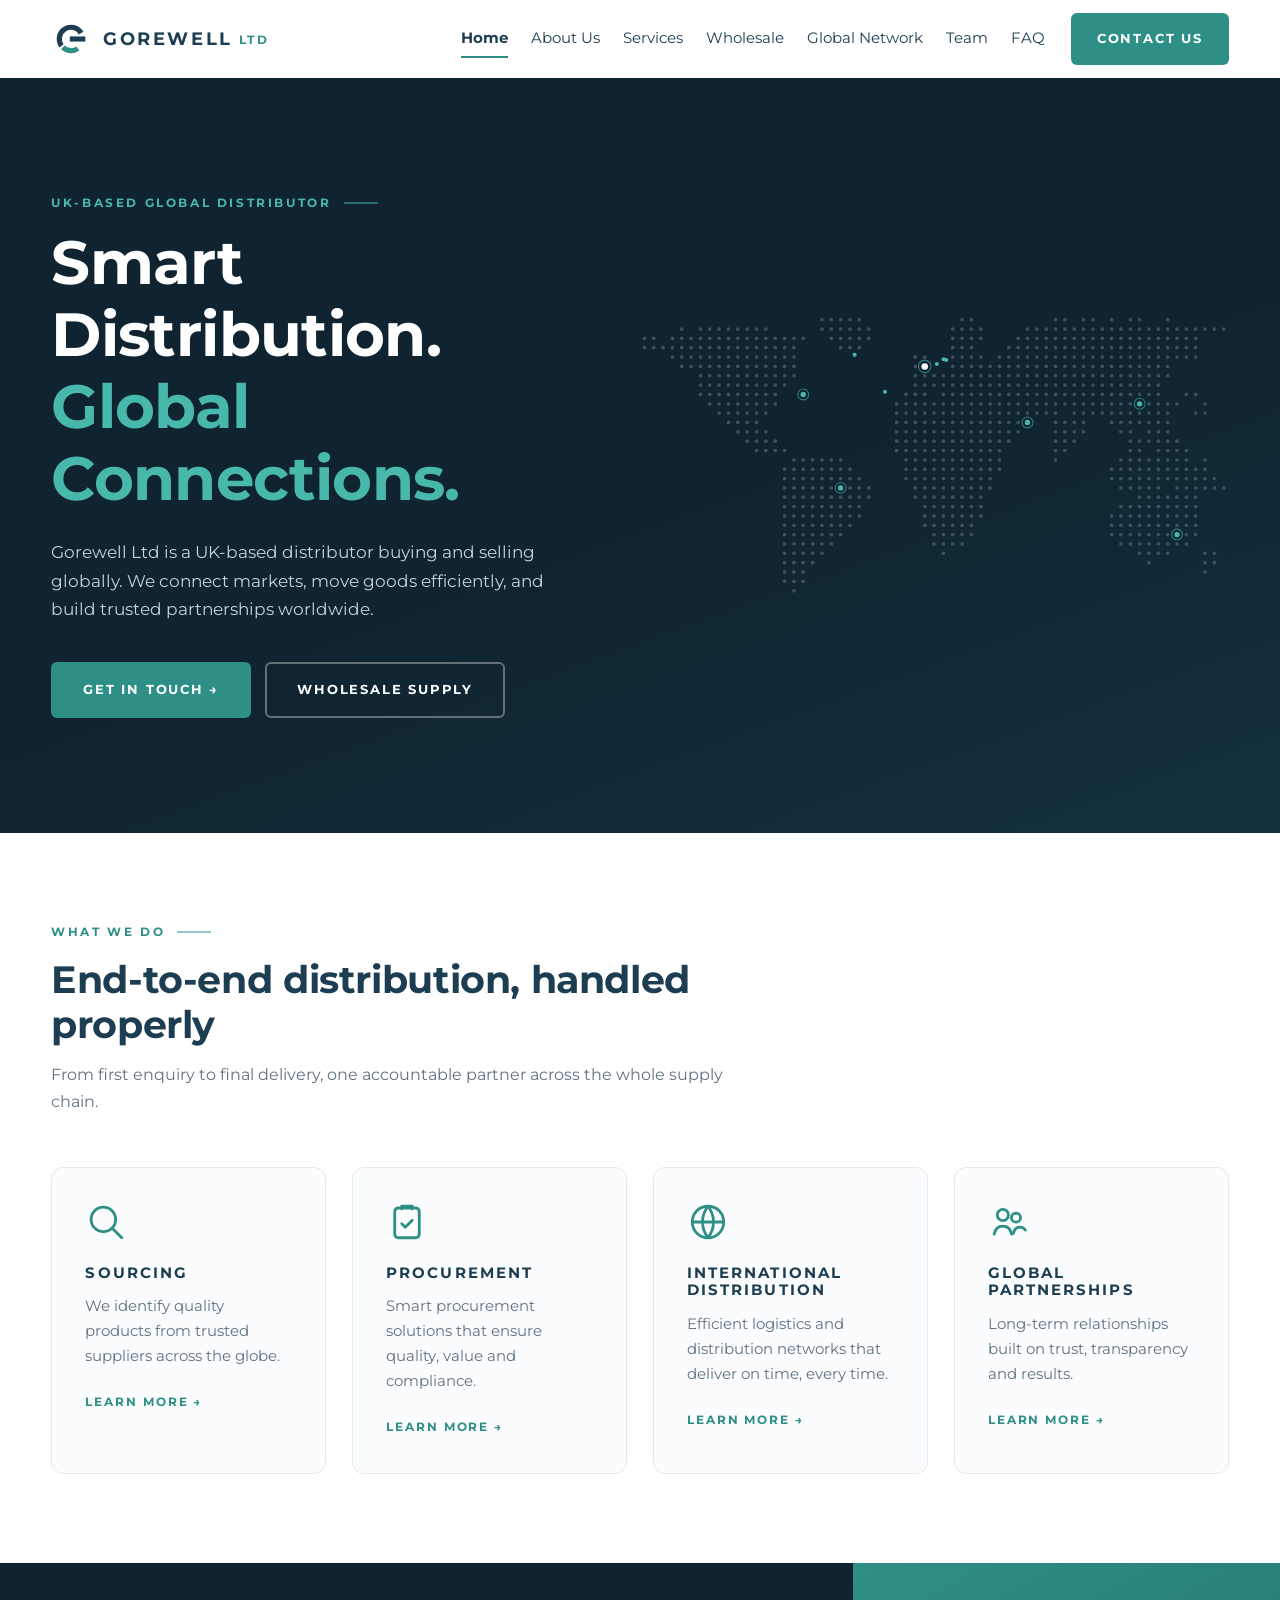
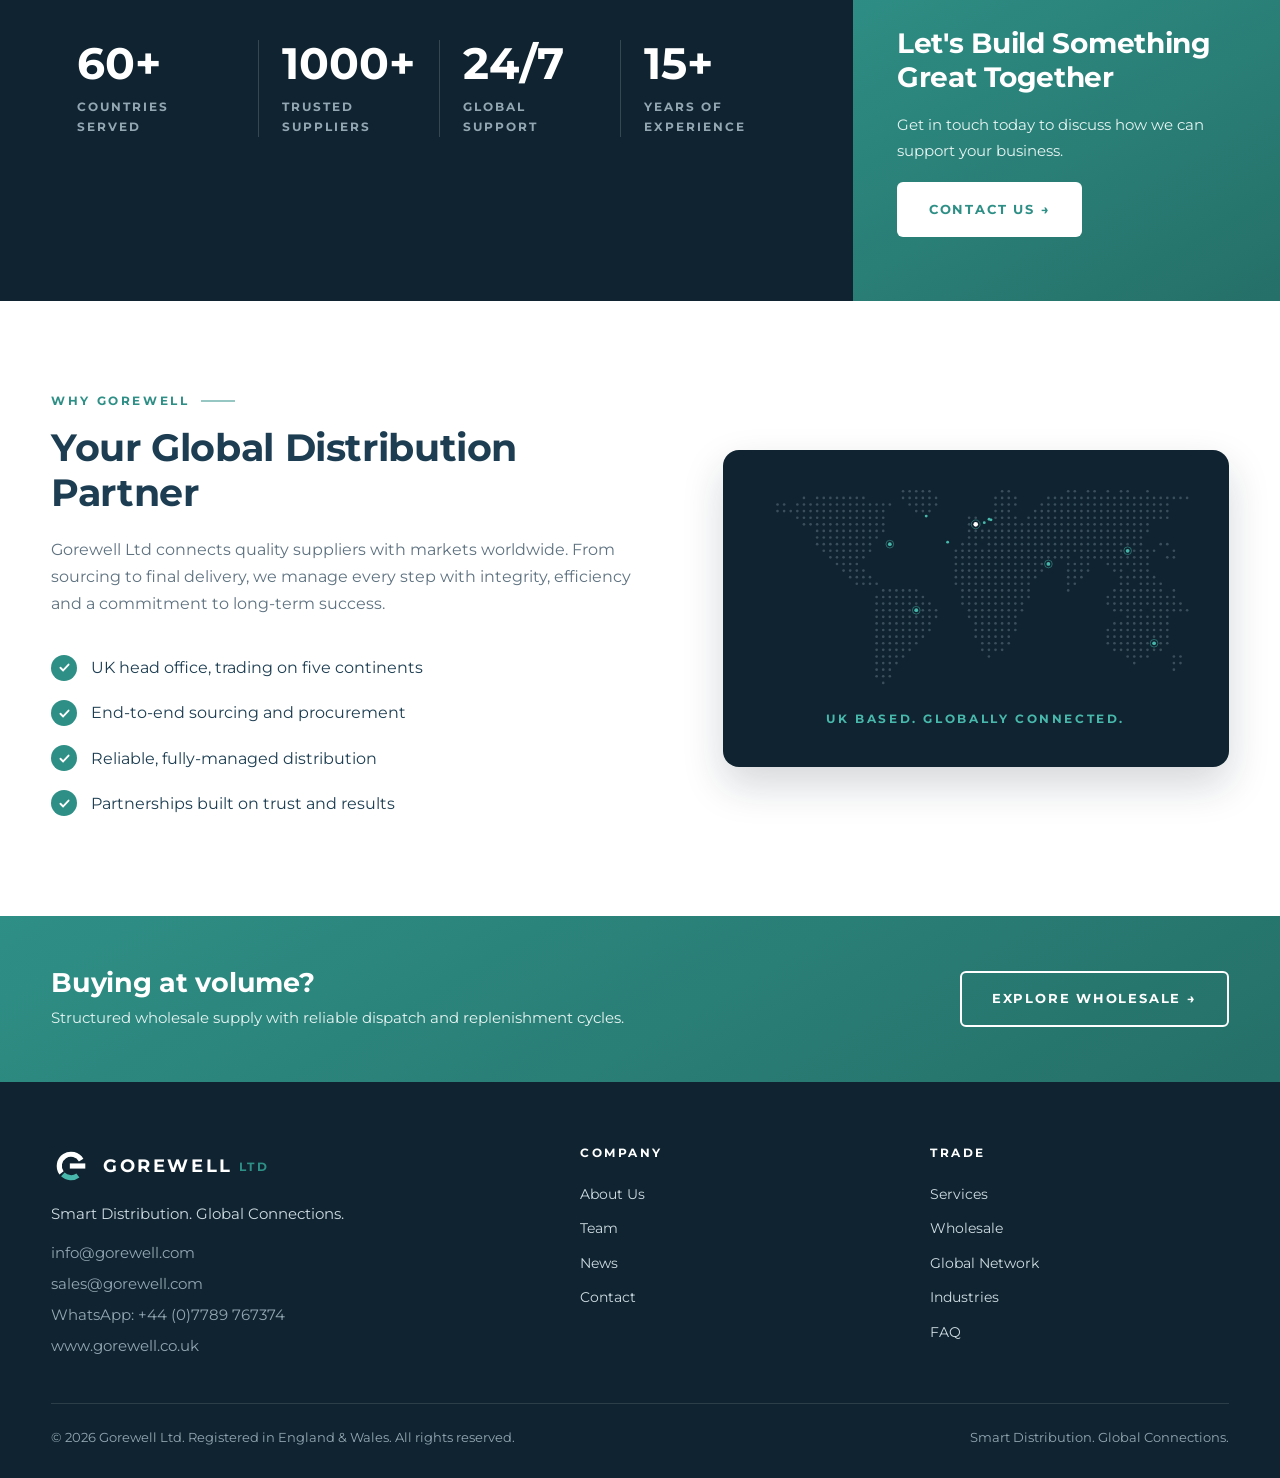
==== commit eabbbc81: "Switch contact details to info@/sales@gorewell.com and WhatsApp - sales@gorewell.com for orders, who" ====
--- a/index.html
+++ b/index.html
@@ -179,8 +179,9 @@
             <span class="brand-name">GOREWELL<span class="ltd">LTD</span></span>
           </a>
           <p class="tagline">Smart Distribution. Global Connections.</p>
-          <a class="contact-line" href="mailto:gorewelllimited@gmail.com">gorewelllimited@gmail.com</a>
-          <a class="contact-line" href="tel:+447789767374">+44 (0)7789 767374</a>
+          <a class="contact-line" href="mailto:info@gorewell.com">info@gorewell.com</a>
+          <a class="contact-line" href="mailto:sales@gorewell.com">sales@gorewell.com</a>
+          <a class="contact-line" href="https://wa.me/447789767374" target="_blank" rel="noopener">WhatsApp: +44 (0)7789 767374</a>
           <a class="contact-line" href="https://www.gorewell.co.uk">www.gorewell.co.uk</a>
         </div>
         <div class="footer-col">
--- a/css/style.css
+++ b/css/style.css
@@ -92,6 +92,24 @@
 }
 .btn:hover { transform: translateY(-1px); }
 
+/* Shine sweep on solid buttons */
+.btn-teal, .btn-white {
+  position: relative;
+  overflow: hidden;
+}
+.btn-teal::before, .btn-white::before {
+  content: "";
+  position: absolute;
+  top: 0; bottom: 0;
+  left: -80%;
+  width: 50%;
+  background: linear-gradient(105deg, transparent, rgba(255, 255, 255, .35), transparent);
+  transform: skewX(-20deg);
+  transition: left .55s ease;
+  pointer-events: none;
+}
+.btn-teal:hover::before, .btn-white:hover::before { left: 130%; }
+
 .btn-teal { background: var(--teal); color: #fff; }
 .btn-teal:hover { background: var(--teal-dark); color: #fff; box-shadow: 0 8px 22px rgba(46, 143, 134, .38); }
 
@@ -150,10 +168,34 @@
   font-weight: 400;
   font-size: .92rem;
   padding: 6px 0;
-  border-bottom: 2px solid transparent;
+  position: relative;
+}
+.main-nav a:not(.mobile-cta)::after {
+  content: "";
+  position: absolute;
+  left: 0; right: 0; bottom: 0;
+  height: 2px;
+  background: var(--teal);
+  transform: scaleX(0);
+  transform-origin: left;
+  transition: transform .28s ease;
 }
 .main-nav a:hover { color: var(--teal); }
-.main-nav a.active { font-weight: 700; border-bottom-color: var(--teal); }
+.main-nav a:hover::after,
+.main-nav a.active::after { transform: scaleX(1); }
+.main-nav a.active { font-weight: 700; }
+
+/* Scroll progress bar (injected by main.js) */
+.scroll-progress {
+  position: absolute;
+  left: 0; bottom: 0;
+  height: 3px;
+  width: 100%;
+  background: linear-gradient(90deg, var(--teal), var(--teal-light));
+  transform: scaleX(0);
+  transform-origin: left;
+  pointer-events: none;
+}
 
 .nav-cta { flex-shrink: 0; padding: 13px 24px; }
 
@@ -218,10 +260,47 @@
 @media (prefers-reduced-motion: no-preference) {
   [data-reveal] {
     opacity: 0;
-    transform: translateY(20px);
-    transition: opacity .7s ease, transform .7s ease;
+    transform: translateY(18px);
+    transition: opacity .65s ease, transform .65s ease;
+    transition-delay: var(--reveal-delay, 0s);
   }
   [data-reveal].revealed { opacity: 1; transform: none; }
+}
+
+/* ---------- Entrance animations (hero / page heads) ---------- */
+
+@media (prefers-reduced-motion: no-preference) {
+  .hero-grid > div:first-child > *,
+  .page-head-grid > div:first-child > * {
+    opacity: 0;
+    animation: enter-up .7s ease forwards;
+  }
+  .hero-grid > div:first-child > :nth-child(1),
+  .page-head-grid > div:first-child > :nth-child(1) { animation-delay: .05s; }
+  .hero-grid > div:first-child > :nth-child(2),
+  .page-head-grid > div:first-child > :nth-child(2) { animation-delay: .16s; }
+  .hero-grid > div:first-child > :nth-child(3),
+  .page-head-grid > div:first-child > :nth-child(3) { animation-delay: .27s; }
+  .hero-grid > div:first-child > :nth-child(4),
+  .page-head-grid > div:first-child > :nth-child(4) { animation-delay: .38s; }
+  .hero .dotmap-wrap,
+  .page-head .dotmap-wrap {
+    opacity: 0;
+    animation: enter-fade .9s ease .25s forwards;
+  }
+  @keyframes enter-up {
+    from { opacity: 0; transform: translateY(22px); }
+    to   { opacity: 1; transform: none; }
+  }
+  @keyframes enter-fade {
+    from { opacity: 0; transform: scale(.97); }
+    to   { opacity: 1; transform: none; }
+  }
+  .page-head .dotmap-wrap { animation-name: enter-fade-dim; }
+  @keyframes enter-fade-dim {
+    from { opacity: 0; transform: scale(.97); }
+    to   { opacity: .8; transform: none; }
+  }
 }
 
 /* ---------- Hero ---------- */
@@ -279,18 +358,28 @@
   opacity: .6;
 }
 
+.dotmap .packet { fill: var(--teal-light); }
+
 @media (prefers-reduced-motion: no-preference) {
   .dotmap .arc {
     stroke-dasharray: var(--len);
     stroke-dashoffset: var(--len);
-    animation: arc-draw 2.4s ease forwards;
+    animation: arc-cycle 7s ease-in-out infinite;
   }
   .dotmap .hub-ring {
     transform-box: fill-box;
     transform-origin: center;
     animation: hub-pulse 2.6s ease-out infinite;
   }
-  @keyframes arc-draw { to { stroke-dashoffset: 0; } }
+  /* Draw in, hold, fade out, repeat — the map never goes fully static */
+  @keyframes arc-cycle {
+    0%   { stroke-dashoffset: var(--len); opacity: 0; }
+    8%   { opacity: .85; }
+    38%  { stroke-dashoffset: 0; opacity: .85; }
+    80%  { stroke-dashoffset: 0; opacity: .85; }
+    96%  { stroke-dashoffset: 0; opacity: 0; }
+    100% { stroke-dashoffset: var(--len); opacity: 0; }
+  }
   @keyframes hub-pulse {
     0%   { transform: scale(.4); opacity: .8; }
     70%  { transform: scale(1.9); opacity: 0; }
@@ -340,7 +429,8 @@
 }
 .service:hover::before { transform: scaleX(1); }
 .service .icon { color: var(--teal); margin-bottom: 22px; }
-.service .icon svg { width: 42px; height: 42px; }
+.service .icon svg { width: 42px; height: 42px; transition: transform .25s ease; }
+.service:hover .icon svg { transform: scale(1.12) rotate(-3deg); }
 .service h3 {
   font-size: .92rem;
   letter-spacing: .14em;
@@ -349,11 +439,14 @@
 }
 .service p { font-size: .92rem; margin-bottom: 18px; }
 .service .more {
+  display: inline-block;
   font-size: .74rem;
   font-weight: 700;
   letter-spacing: .16em;
   text-transform: uppercase;
-}
+  transition: transform .2s ease;
+}
+.service .more:hover { transform: translateX(5px); }
 
 @media (max-width: 980px) { .services-grid { grid-template-columns: 1fr 1fr; } }
 @media (max-width: 560px) { .services-grid { grid-template-columns: 1fr; } }
@@ -456,6 +549,13 @@
   border-radius: 16px;
   padding: clamp(24px, 3vw, 44px);
   box-shadow: 0 18px 40px rgba(15, 36, 48, .18);
+}
+@media (prefers-reduced-motion: no-preference) {
+  .map-card { animation: gentle-float 7s ease-in-out infinite; }
+  @keyframes gentle-float {
+    0%, 100% { transform: translateY(0); }
+    50%      { transform: translateY(-9px); }
+  }
 }
 .map-card .caption {
   margin-top: 22px;
@@ -532,7 +632,8 @@
 }
 .info-card:hover::before { transform: scaleX(1); }
 .info-card .icon { color: var(--teal); margin-bottom: 18px; }
-.info-card .icon svg { width: 38px; height: 38px; }
+.info-card .icon svg { width: 38px; height: 38px; transition: transform .25s ease; }
+.info-card:hover .icon svg { transform: scale(1.12) rotate(-3deg); }
 .info-card h3 { font-size: 1.02rem; margin-bottom: 10px; }
 .info-card p { font-size: .92rem; }
 
@@ -688,13 +789,6 @@
 .faq-item .faq-a { padding: 0 22px 20px; font-size: .94rem; }
 .faq-item .faq-a a { font-weight: 700; }
 
-@media (prefers-reduced-motion: no-preference) {
-  .faq-item[open] .faq-a { animation: faq-open .35s ease; }
-  @keyframes faq-open {
-    from { opacity: 0; transform: translateY(-6px); }
-    to   { opacity: 1; transform: none; }
-  }
-}
 
 /* ---------- Teal CTA strip ---------- */
 
@@ -749,6 +843,7 @@
   margin-bottom: 8px;
 }
 .field input,
+.field select,
 .field textarea {
   width: 100%;
   font-family: var(--font);
@@ -760,7 +855,9 @@
   padding: 13px 15px;
   transition: border-color .2s ease;
 }
+.field select { cursor: pointer; }
 .field input:focus,
+.field select:focus,
 .field textarea:focus {
   outline: none;
   border-color: var(--teal);
